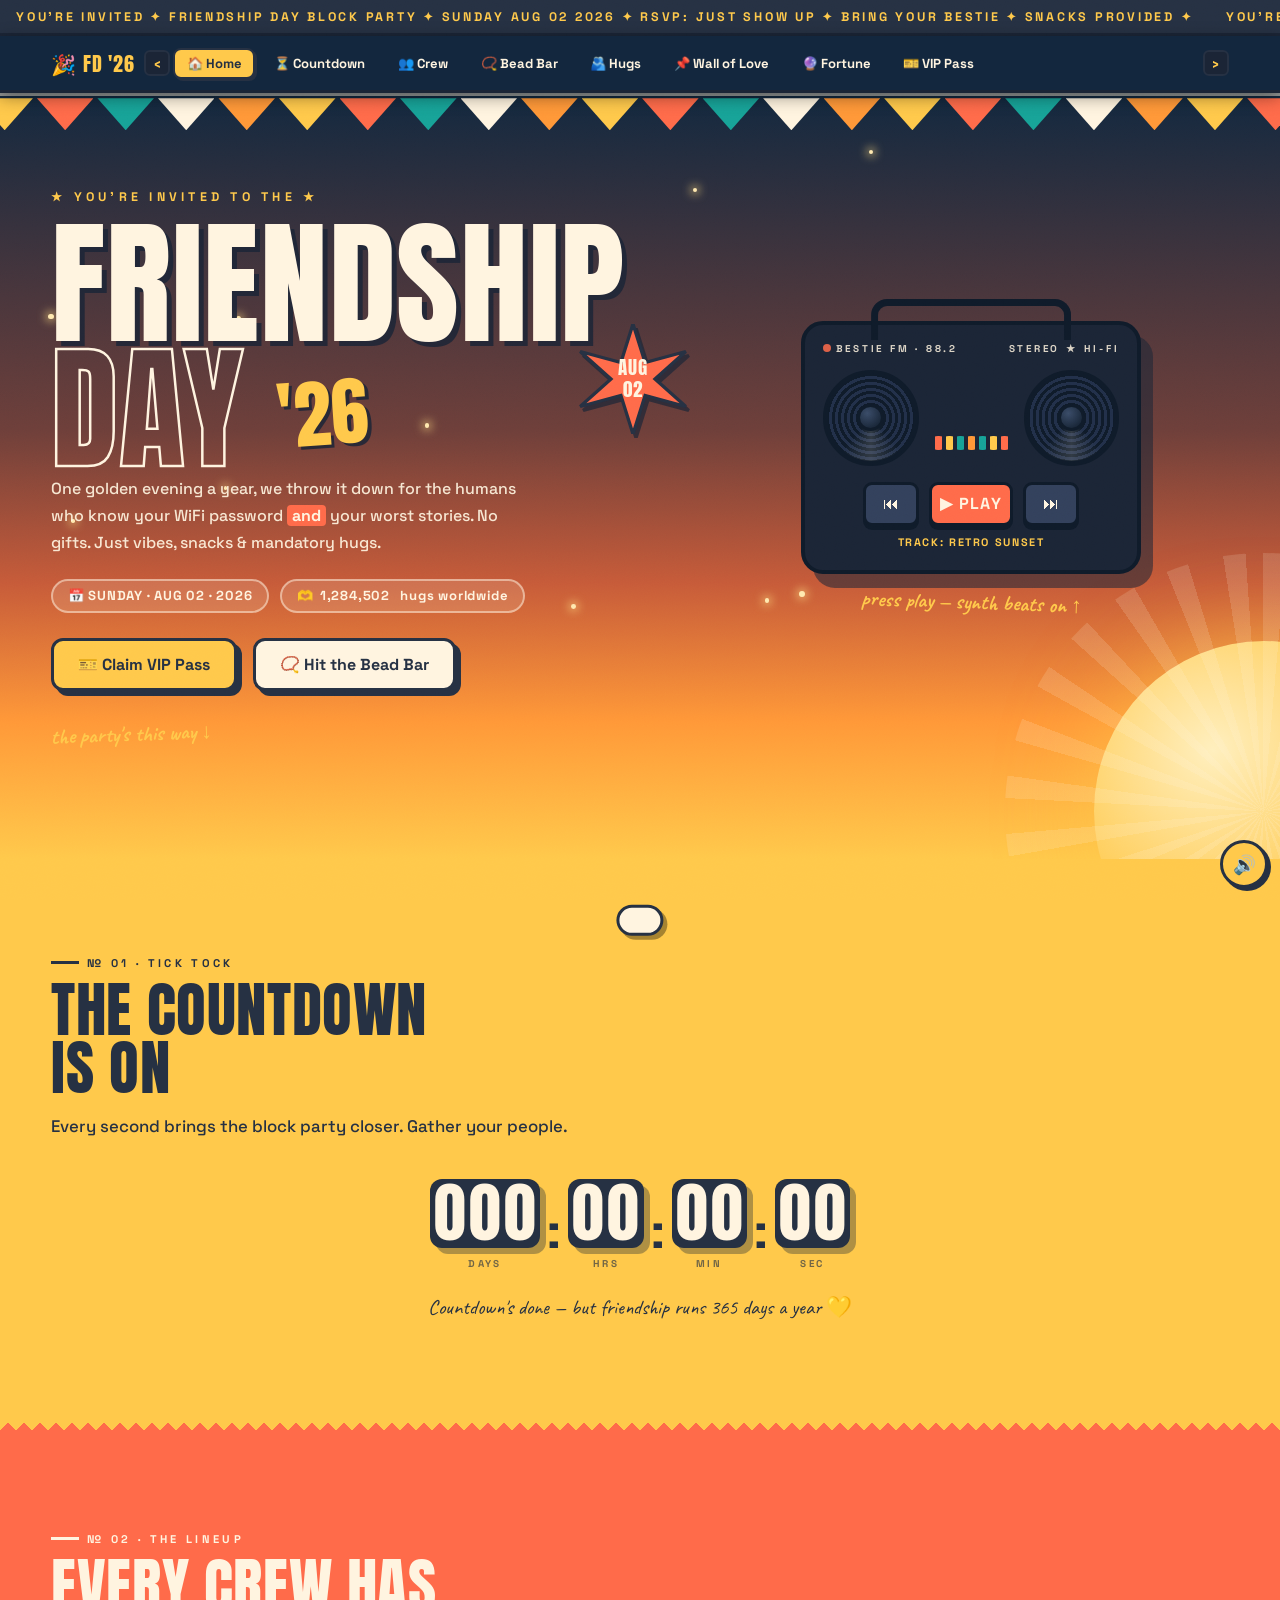
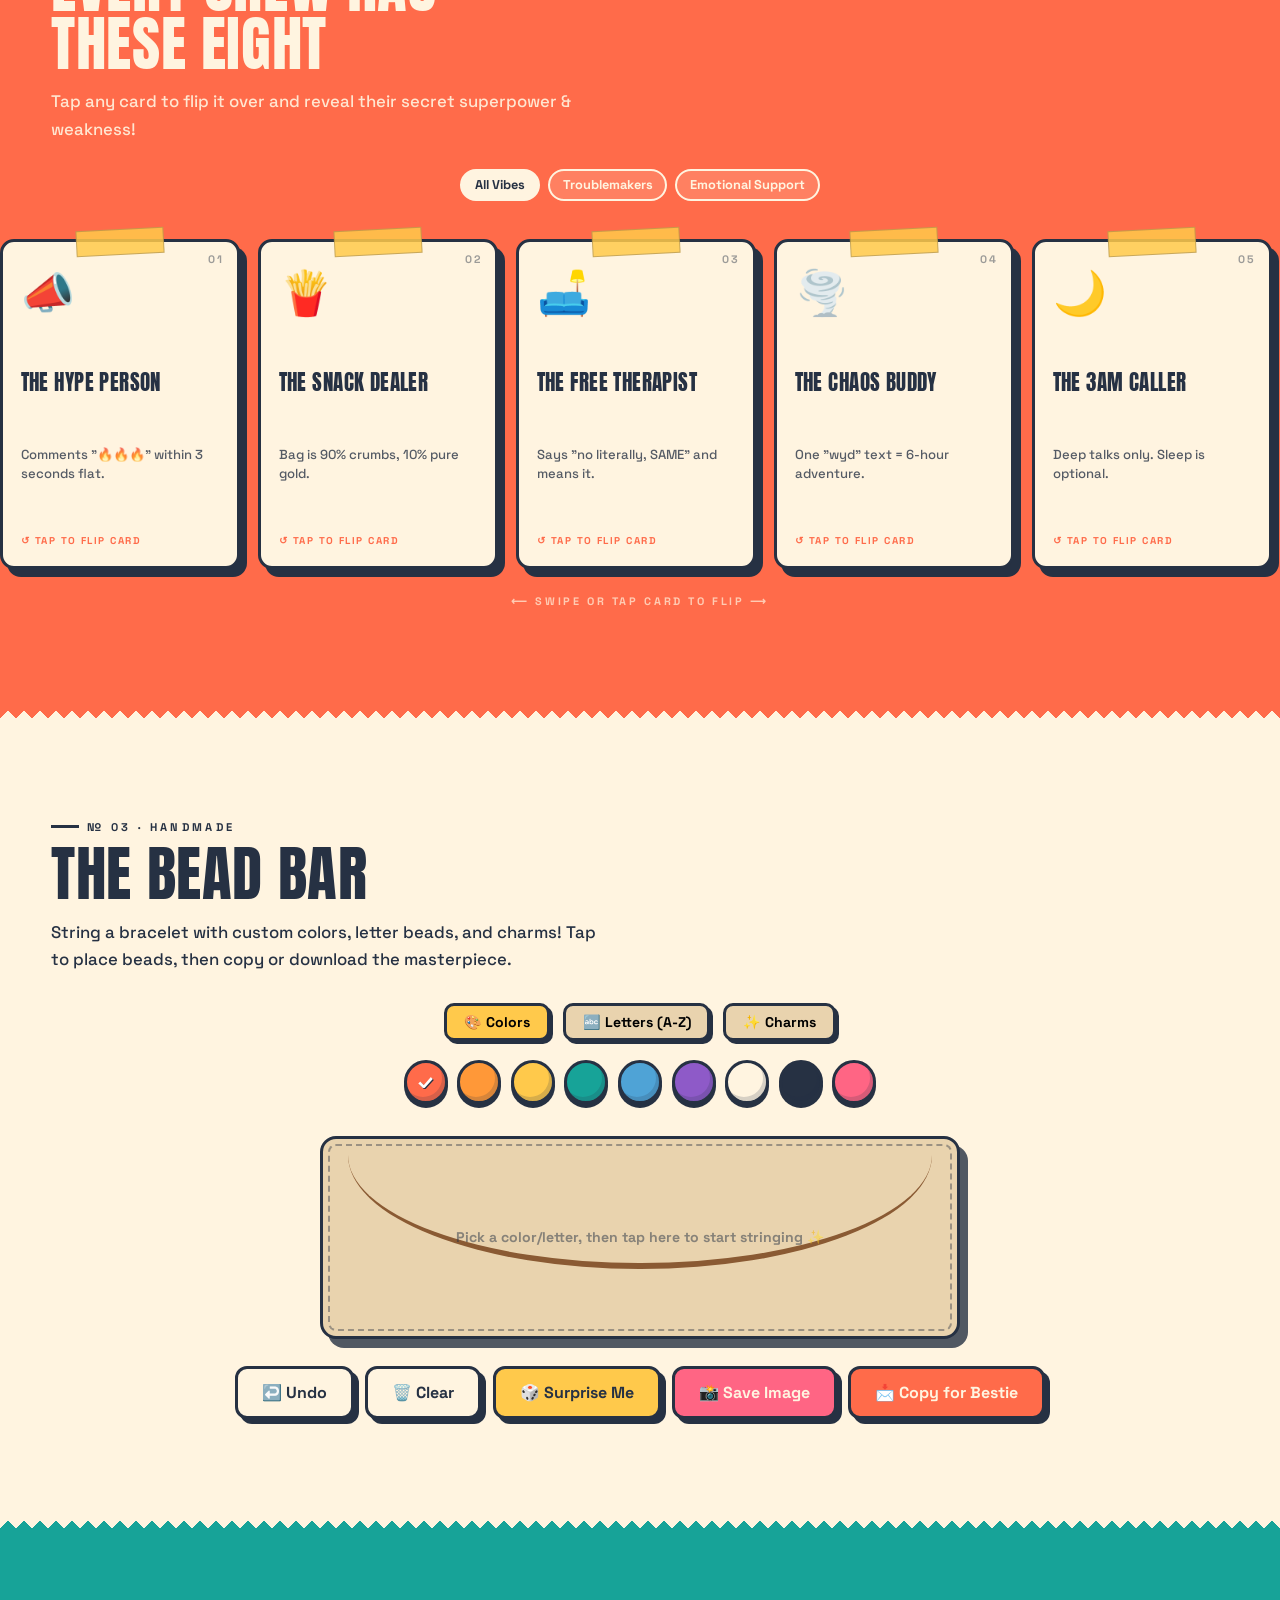
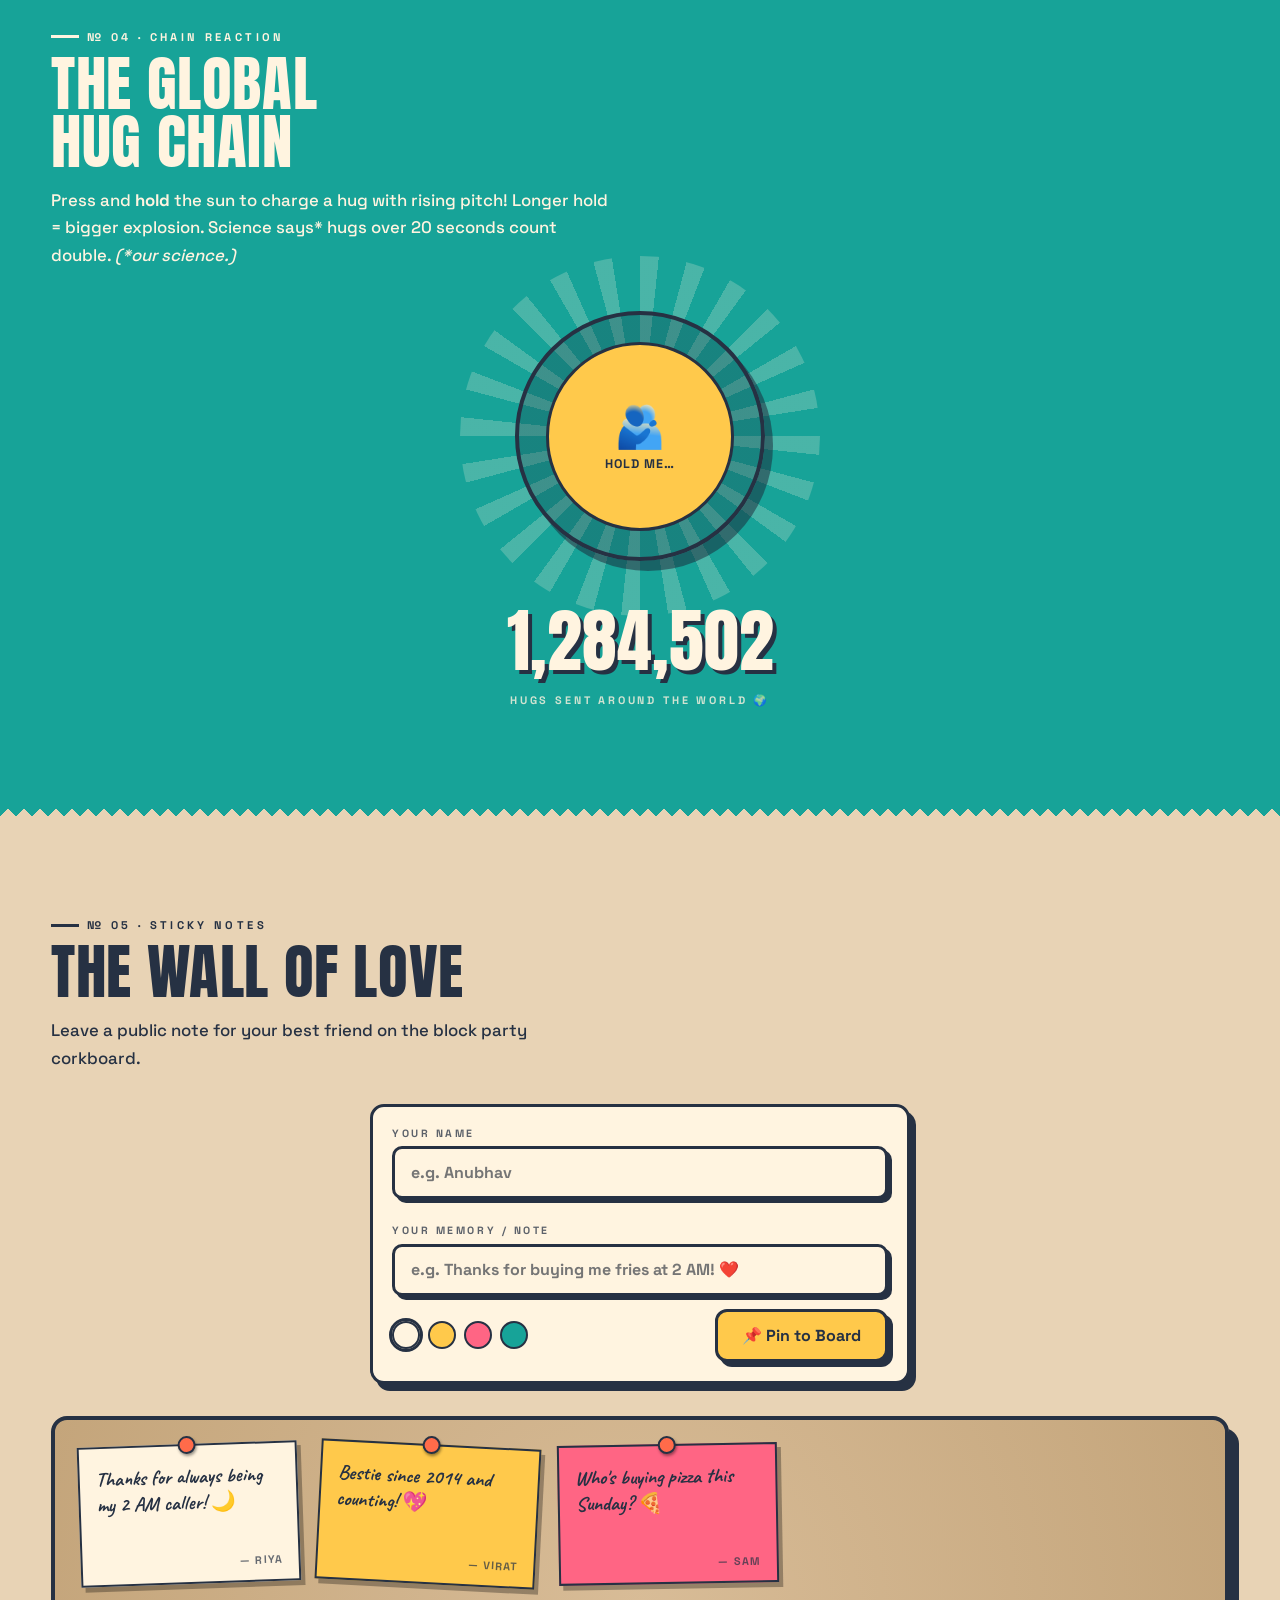
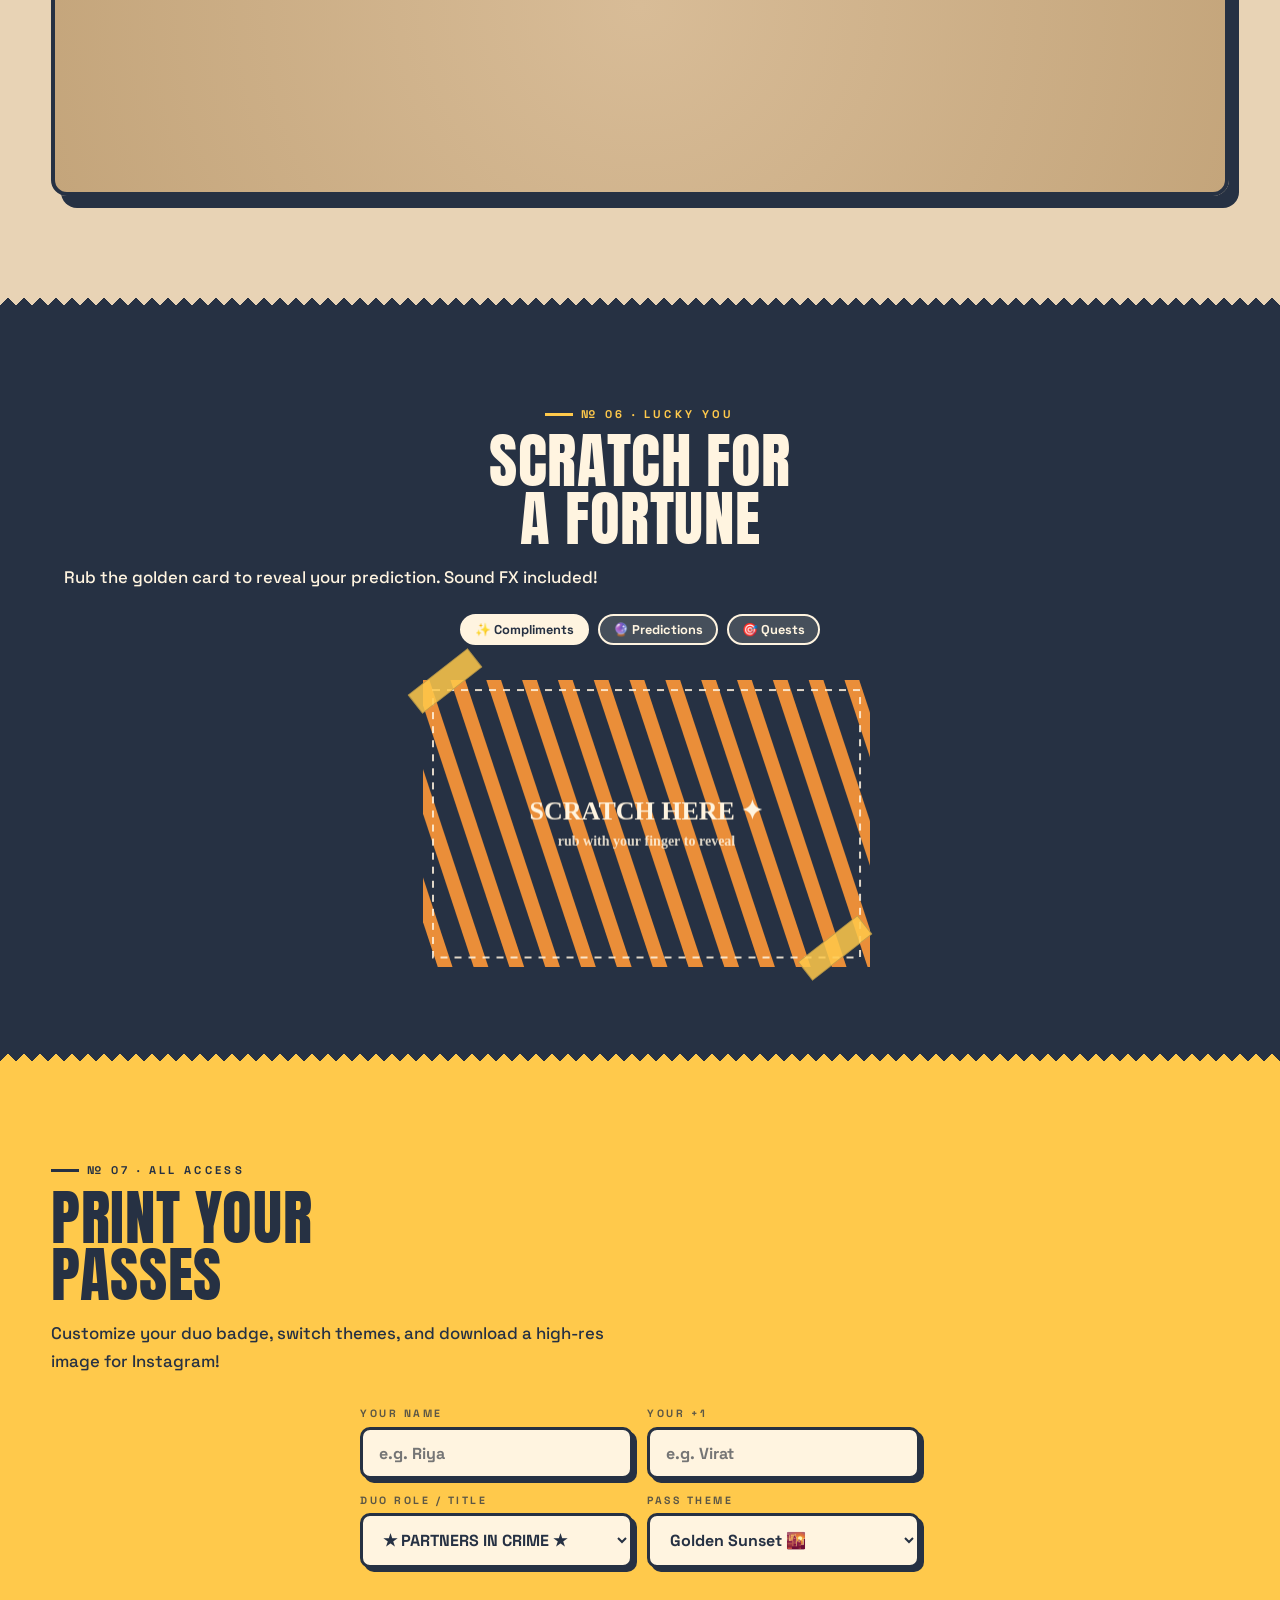
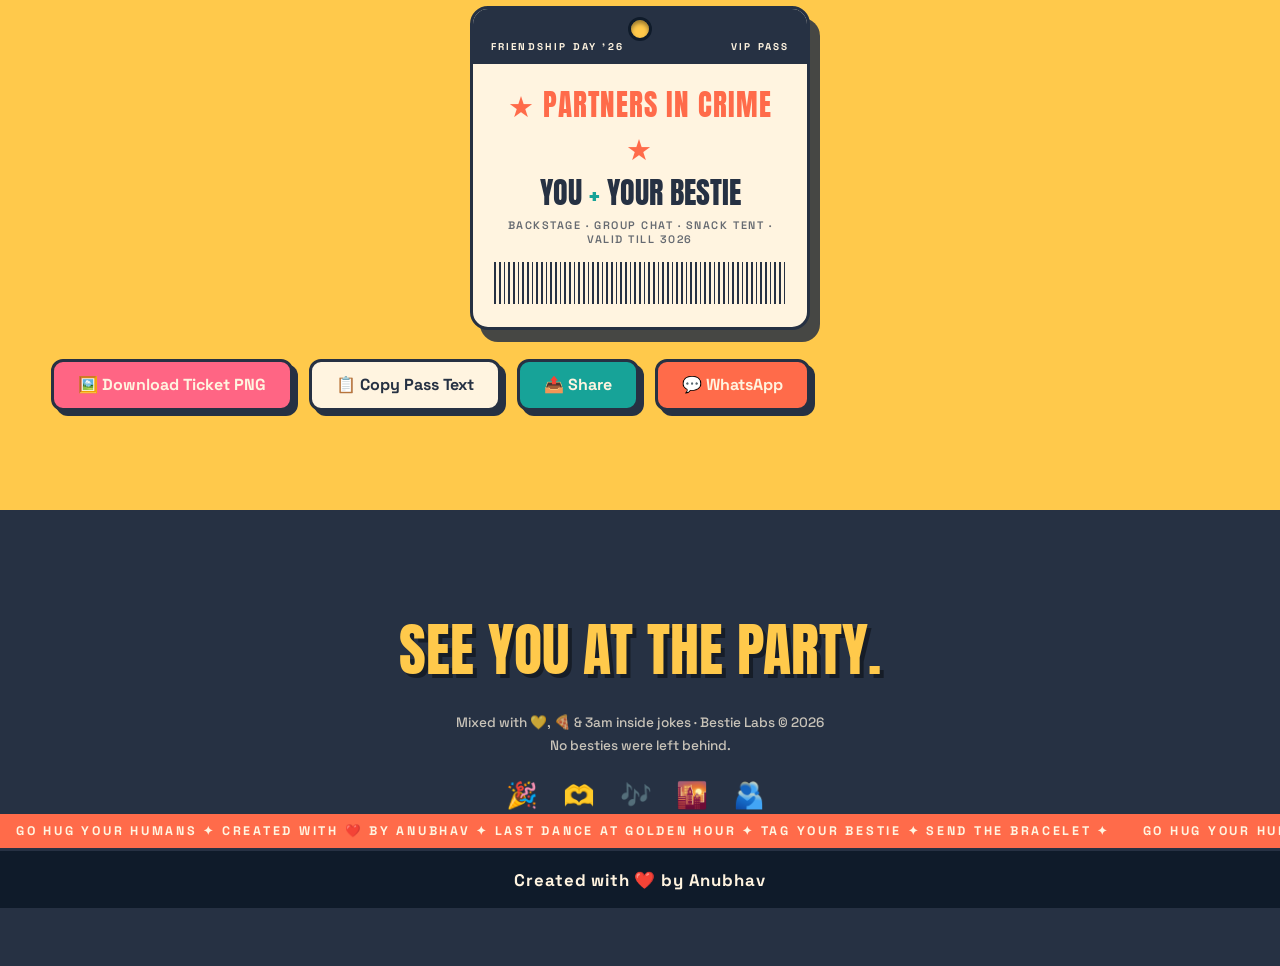
==== index.html @ 2fe5054d "Initial commit" ====
<!DOCTYPE html>
<html lang="en">

<head>
    <meta charset="UTF-8">
    <meta name="viewport" content="width=device-width, initial-scale=1.0, viewport-fit=cover">
    <meta name="theme-color" content="#12283F">
    <title>Friendship Day '26 — The Block Party</title>
    <meta name="description"
        content="You're invited to Friendship Day 2026! Bring your bestie, string bracelets, scratch fortunes, and claim your VIP Pass.">

    <!-- Open Graph / WhatsApp / Facebook Link Preview Thumbnail -->
    <meta property="og:type" content="website">
    <meta property="og:site_name" content="Happy Friendship Day 2026">
    <meta property="og:url" content="https://123anubhav.github.io/happy-friendship-day-2026/">
    <meta property="og:title" content="Happy Friendship Day 2026! 💛 Block Party & VIP Pass">
    <meta property="og:description"
        content="You're invited to Friendship Day 2026! Bring your bestie, string bracelets, scratch fortunes, and claim your VIP Pass.">
    <meta property="og:image" content="https://123anubhav.github.io/happy-friendship-day-2026/friend-ship-day.jpg">
    <meta property="og:image:secure_url"
        content="https://123anubhav.github.io/happy-friendship-day-2026/friend-ship-day.jpg">
    <meta property="og:image:type" content="image/jpeg">
    <meta property="og:image:width" content="1200">
    <meta property="og:image:height" content="630">
    <meta property="og:image:alt" content="Happy Friendship Day 2026">
    <meta property="og:image" content="https://123anubhav.github.io/happy-friendship-day-2026/qwen/friend-ship-day.jpg">

    <!-- WhatsApp legacy image link fallback -->
    <link rel="image_src" href="https://123anubhav.github.io/happy-friendship-day-2026/friend-ship-day.jpg">

    <!-- Twitter Card -->
    <meta name="twitter:card" content="summary_large_image">
    <meta name="twitter:url" content="https://123anubhav.github.io/happy-friendship-day-2026/">
    <meta name="twitter:title" content="Happy Friendship Day 2026! 💛 Block Party & VIP Pass">
    <meta name="twitter:description"
        content="You're invited to Friendship Day 2026! Bring your bestie, string bracelets, scratch fortunes, and claim your VIP Pass.">
    <meta name="twitter:image" content="https://123anubhav.github.io/happy-friendship-day-2026/friend-ship-day.jpg">

    <!-- Favicon & Apple Touch Icon -->
    <link rel="icon" type="image/jpeg"
        href="https://123anubhav.github.io/happy-friendship-day-2026/friend-ship-day.jpg">
    <link rel="shortcut icon" type="image/jpeg" href="friend-ship-day.jpg">
    <link rel="apple-touch-icon" href="https://123anubhav.github.io/happy-friendship-day-2026/friend-ship-day.jpg">
    <link rel="preconnect" href="https://fonts.googleapis.com">
    <link rel="preconnect" href="https://fonts.gstatic.com" crossorigin>
    <link
        href="https://fonts.googleapis.com/css2?family=Anton&family=Caveat:wght@600;700&family=Outfit:wght@400;600;700;800&family=Space+Grotesk:wght@500;600;700&display=swap"
        rel="stylesheet">
    <link rel="stylesheet" href="anubhav.css">
</head>

<body>

    <div class="grain" aria-hidden="true"></div>
    <canvas id="fx" aria-hidden="true"></canvas>
    <div class="progress" aria-hidden="true"><i id="pbar"></i></div>
    <button class="mute" id="muteBtn" aria-label="Toggle sound">🔊</button>
    <button class="fab" id="fab" aria-label="Back to top">🎈</button>
    <div class="toast" id="toast" role="status"></div>

    <div class="ticker" aria-hidden="true">
        <div class="tk" id="tk1"></div>
    </div>

    <!-- ============ NAVIGATION BAR SLIDER ============ -->
    <nav class="navbar" id="navbar">
        <div class="wrap nav-wrap">
            <a href="#top" class="nav-logo">🎉 FD '26</a>
            <div class="nav-slider-wrap">
                <button class="nav-arrow" id="navPrev" aria-label="Previous sections">‹</button>
                <div class="nav-links" id="navLinks">
                    <a href="#top" class="nav-link active">🏠 Home</a>
                    <a href="#countdown" class="nav-link">⏳ Countdown</a>
                    <a href="#crew" class="nav-link">👥 Crew</a>
                    <a href="#beads" class="nav-link">📿 Bead Bar</a>
                    <a href="#hugs" class="nav-link">🫂 Hugs</a>
                    <a href="#wall" class="nav-link">📌 Wall of Love</a>
                    <a href="#fortune" class="nav-link">🔮 Fortune</a>
                    <a href="#vip" class="nav-link">🎫 VIP Pass</a>
                </div>
                <button class="nav-arrow" id="navNext" aria-label="Next sections">›</button>
            </div>
        </div>
    </nav>

    <!-- ============ OPENING HERO ============ -->
    <header class="open band" id="top">
        <div class="bunting" id="bunting" aria-hidden="true"></div>
        <span class="shoot" aria-hidden="true"></span>
        <div class="sun" id="sun" role="button" aria-label="Tap the sun for sunshine burst"></div>

        <div class="wrap open-grid">
            <div>
                <p class="overline">★ You're invited to the ★</p>
                <h1 class="mega">
                    <span class="l1">Friendship</span>
                    <span class="l2">Day <span class="y26">'26</span>
                        <svg class="starbadge" viewBox="0 0 100 100" aria-hidden="true">
                            <polygon points="50,0 61,35 98,25 70,50 98,75 61,65 50,100 39,65 2,75 30,50 2,25 39,35"
                                fill="#FF6B4A" stroke="#263143" stroke-width="3" />
                            <text x="50" y="46" text-anchor="middle" font-family="Anton" font-size="17"
                                fill="#FFF4E0">AUG</text>
                            <text x="50" y="66" text-anchor="middle" font-family="Anton" font-size="17"
                                fill="#FFF4E0">02</text>
                        </svg>
                    </span>
                </h1>
                <p class="lede">One golden evening a year, we throw it down for the humans who know your WiFi password
                    <b>and</b> your worst stories. No gifts. Just vibes, snacks &amp; mandatory hugs.
                </p>
                <div class="chips">
                    <span class="chip">📅 SUNDAY · AUG 02 · 2026</span>
                    <span class="chip">🫶 <b id="hugCountTop">0</b>&nbsp;hugs worldwide</span>
                </div>
                <div class="cta-row">
                    <a class="btn btn-gold" href="#vip">🎫 Claim VIP Pass</a>
                    <a class="btn" href="#beads">📿 Hit the Bead Bar</a>
                </div>
                <p class="caveat note1">the party's this way ↓</p>
            </div>

            <div class="scene">
                <div class="box" id="box">
                    <div class="box-top"><span><i></i>BESTIE FM · 88.2</span><span>STEREO ★ HI-FI</span></div>
                    <div class="box-face">
                        <div class="spk"></div>
                        <div class="eq" aria-hidden="true"><i></i><i></i><i></i><i></i><i></i><i></i><i></i></div>
                        <div class="spk"></div>
                    </div>
                    <div class="box-ctrl">
                        <button class="pbtn" id="prevBtn" aria-label="Previous station">⏮</button>
                        <button class="pbtn main" id="playBtn" aria-label="Play or pause the party synth audio">▶
                            PLAY</button>
                        <button class="pbtn" id="nextBtn" aria-label="Next station">⏭</button>
                    </div>
                    <div class="track-title" id="trackTitle">TRACK: RETRO SUNSET</div>
                </div>
                <p class="caveat note2">press play — synth beats on ↑</p>
            </div>
        </div>
    </header>

    <!-- ============ COUNTDOWN ============ -->
    <section class="band count-band" id="countdown">
        <div class="wrap">
            <span class="klabel rv">№ 01 · Tick Tock</span>
            <h2 class="ptitle rv" style="--d:.05s">The Countdown<br>Is On</h2>
            <p class="sub rv" style="--d:.1s">Every second brings the block party closer. Gather your people.</p>
            <div class="clock rv" id="clock" style="--d:.2s" aria-live="off"></div>
            <div class="party" id="party">
                <h3>🎉 It's today — party's live 🎉</h3>
                <p>The countdown hit zero. Go squeeze your humans! 🫂</p>
                <button class="btn btn-coral" id="partyBtn">Pop the confetti 🎊</button>
            </div>
            <p class="cdnote rv" id="cdnote" style="--d:.3s">Sunday, August 2nd, 2026 — golden hour, obviously 🌇</p>
        </div>
    </section>

    <div class="zig" style="--prev:#FFC94B;--cur:#FF6B4A"></div>

    <!-- ============ CREW 3D FLIP ============ -->
    <section class="band crew-band" id="crew">
        <div class="wrap">
            <span class="klabel rv">№ 02 · The Lineup</span>
            <h2 class="ptitle rv" style="--d:.05s">Every Crew Has<br>These Eight</h2>
            <p class="sub rv" style="--d:.1s">Tap any card to flip it over and reveal their secret superpower &amp;
                weakness!</p>
            <div class="crew-filters rv" style="--d:.15s">
                <button class="filter-btn active" data-filter="all">All Vibes</button>
                <button class="filter-btn" data-filter="chaos">Troublemakers</button>
                <button class="filter-btn" data-filter="support">Emotional Support</button>
            </div>
        </div>
        <div class="crew-scroll rv" id="crewScroll" style="--d:.2s"></div>
        <p class="ring-hint">⟵ swipe or tap card to flip ⟶</p>
    </section>

    <div class="zig" style="--prev:#FF6B4A;--cur:#FFF4E0"></div>

    <!-- ============ BEAD BAR ============ -->
    <section class="band bead-band" id="beads">
        <div class="wrap">
            <span class="klabel rv">№ 03 · Handmade</span>
            <h2 class="ptitle rv" style="--d:.05s">The Bead Bar</h2>
            <p class="sub rv" style="--d:.1s">String a bracelet with custom colors, letter beads, and charms! Tap to
                place beads, then copy or download the masterpiece.</p>

            <div class="bead-tabs rv" style="--d:.15s">
                <button class="tab-btn active" id="tabColors">🎨 Colors</button>
                <button class="tab-btn" id="tabLetters">🔤 Letters (A-Z)</button>
                <button class="tab-btn" id="tabCharms">✨ Charms</button>
            </div>

            <div class="beadbar rv" id="palette" style="--d:.2s"></div>

            <div class="board rv" id="board" style="--d:.3s"><span class="empty">Pick a color/letter, then tap here to
                    start stringing ✨</span></div>

            <div class="btools rv" style="--d:.4s">
                <button class="btn" id="bUndo">↩️ Undo</button>
                <button class="btn" id="bClear">🗑️ Clear</button>
                <button class="btn btn-gold" id="bRandom">🎲 Surprise Me</button>
                <button class="btn btn-pink" id="bDownloadBeads">📸 Save Image</button>
                <button class="btn btn-coral" id="bSend">📩 Copy for Bestie</button>
            </div>
        </div>
    </section>

    <div class="zig" style="--prev:#FFF4E0;--cur:#17A398"></div>

    <!-- ============ HUG CHAIN ============ -->
    <section class="band hug-band" id="hugs">
        <div class="wrap">
            <span class="klabel rv">№ 04 · Chain Reaction</span>
            <h2 class="ptitle rv" style="--d:.05s">The Global<br>Hug Chain</h2>
            <p class="sub rv" style="--d:.1s">Press and <b>hold</b> the sun to charge a hug with rising pitch! Longer
                hold = bigger explosion. Science says* hugs over 20 seconds count double. <em>(*our science.)</em></p>
            <div class="hugzone rv" style="--d:.2s">
                <div class="hugwrap">
                    <div class="hugring" id="hugBtn" role="button" tabindex="0" aria-label="Hold to charge a hug">
                        <div class="hugcore"><span class="he" id="hugEmoji">🫂</span><span class="hl2"
                                id="hugLabel">hold me…</span></div>
                    </div>
                </div>
                <div>
                    <div class="hugbig" id="hugBig">0</div>
                    <div class="hugcap">hugs sent around the world 🌍</div>
                </div>
            </div>
        </div>
    </section>

    <div class="zig" style="--prev:#17A398;--cur:#E8D3B5"></div>

    <!-- ============ WALL OF LOVE (CORKBOARD) ============ -->
    <section class="band wall-band" id="wall">
        <div class="wrap">
            <span class="klabel rv">№ 05 · Sticky Notes</span>
            <h2 class="ptitle rv" style="--d:.05s">The Wall of Love</h2>
            <p class="sub rv" style="--d:.1s">Leave a public note for your best friend on the block party corkboard.</p>

            <div class="note-form rv" style="--d:.15s">
                <div class="field" style="margin-bottom:.8rem">
                    <label for="noteAuthorInput">Your Name</label>
                    <input id="noteAuthorInput" maxlength="24" placeholder="e.g. Anubhav" autocomplete="off">
                </div>
                <div class="field">
                    <label for="noteInput">Your Memory / Note</label>
                    <input id="noteInput" maxlength="90" placeholder="e.g. Thanks for buying me fries at 2 AM! ❤️"
                        autocomplete="off">
                </div>
                <div
                    style="display:flex; justify-content:space-between; align-items:center; flex-wrap:wrap; gap:.8rem;">
                    <div class="color-pickers" id="noteColors">
                        <span class="color-dot active" style="background:#FFF4E0" data-c="#FFF4E0"></span>
                        <span class="color-dot" style="background:#FFC94B" data-c="#FFC94B"></span>
                        <span class="color-dot" style="background:#FF6584" data-c="#FF6584"></span>
                        <span class="color-dot" style="background:#17A398" data-c="#17A398"></span>
                    </div>
                    <button class="btn btn-gold" id="addNoteBtn">📌 Pin to Board</button>
                </div>
            </div>

            <div class="corkboard rv" id="corkboard" style="--d:.25s"></div>
        </div>
    </section>

    <div class="zig" style="--prev:#E8D3B5;--cur:#263143"></div>

    <!-- ============ FORTUNE ============ -->
    <section class="band fortune-band" id="fortune">
        <div class="wrap" style="text-align:center">
            <span class="klabel rv">№ 06 · Lucky You</span>
            <h2 class="ptitle rv" style="--d:.05s">Scratch for<br>a Fortune</h2>
            <p class="sub rv" style="--d:.1s" style="margin-left:auto;margin-right:auto">Rub the golden card to reveal
                your prediction. Sound FX included!</p>

            <div class="f-categories rv" style="--d:.15s">
                <button class="filter-btn active" id="catComp">✨ Compliments</button>
                <button class="filter-btn" id="catPred">🔮 Predictions</button>
                <button class="filter-btn" id="catQuest">🎯 Quests</button>
            </div>

            <div class="scratch-wrap rv" id="scratchWrap" style="--d:.2s">
                <p class="fortune" id="fortuneText"></p>
                <canvas id="scratch"></canvas>
            </div>
            <button class="btn btn-gold newbtn" id="newFortune">🔄 Another Fortune</button>
        </div>
    </section>

    <div class="zig" style="--prev:#263143;--cur:#FFC94B"></div>

    <!-- ============ VIP PASS ============ -->
    <section class="band vip-band" id="vip">
        <div class="wrap">
            <span class="klabel rv">№ 07 · All Access</span>
            <h2 class="ptitle rv" style="--d:.05s">Print Your<br>Passes</h2>
            <p class="sub rv" style="--d:.1s">Customize your duo badge, switch themes, and download a high-res image for
                Instagram!</p>

            <div class="fields rv" style="--d:.2s">
                <div class="field">
                    <label for="nameA">Your name</label>
                    <input id="nameA" maxlength="18" placeholder="e.g. Riya" autocomplete="off">
                </div>
                <div class="field">
                    <label for="nameB">Your +1</label>
                    <input id="nameB" maxlength="18" placeholder="e.g. Virat" autocomplete="off">
                </div>
                <div class="field">
                    <label for="passTitleSelect">Duo Role / Title</label>
                    <select id="passTitleSelect">
                        <option value="★ PARTNERS IN CRIME ★">★ PARTNERS IN CRIME ★</option>
                        <option value="★ CHAOS TWINS ★">★ CHAOS TWINS ★</option>
                        <option value="★ CHIEF GOSSIP OFFICERS ★">★ CHIEF GOSSIP OFFICERS ★</option>
                        <option value="★ 3AM DEEP TALKERS ★">★ 3AM DEEP TALKERS ★</option>
                        <option value="★ LATE NIGHT LEGENDS ★">★ LATE NIGHT LEGENDS ★</option>
                    </select>
                </div>
                <div class="field">
                    <label for="passThemeSelect">Pass Theme</label>
                    <select id="passThemeSelect">
                        <option value="cream">Golden Sunset 🌇</option>
                        <option value="kraft">Retro Kraft 📜</option>
                        <option value="neon">Cyber Neon ⚡</option>
                        <option value="pink">Pink Velvet 🌸</option>
                    </select>
                </div>
            </div>

            <div class="pass rv" id="passCard" style="--d:.3s">
                <div class="pass-top"><span class="hole"></span><span>FRIENDSHIP DAY '26</span><span>VIP PASS</span>
                </div>
                <div class="pass-body">
                    <div class="all" id="passDuoTitle">★ PARTNERS IN CRIME ★</div>
                    <div class="pass-names"><span id="passA">You</span> <span class="plus">+</span> <span
                            id="passB">Your Bestie</span></div>
                    <div class="pass-fine">Backstage · Group Chat · Snack Tent · Valid till 3026</div>
                    <div class="barcode"></div>
                </div>
            </div>

            <div class="sharebtns rv" style="--d:.4s">
                <button class="btn btn-pink" id="downloadPassBtn">🖼️ Download Ticket PNG</button>
                <button class="btn" id="copyBtn">📋 Copy Pass Text</button>
                <button class="btn btn-teal" id="shareBtn">📤 Share</button>
                <button class="btn btn-coral" id="waBtn">💬 WhatsApp</button>
            </div>
        </div>
    </section>

    <footer>
        <div class="wrap" style="padding-top:2.8rem">
            <div class="fbig">See you at the party.</div>
            <p>Mixed with 💛, 🍕 &amp; 3am inside jokes · Bestie Labs © 2026<br>No besties were left behind.</p>
            <span class="femo" aria-hidden="true">🎉 🫶 🎶 🌇 🫂</span>
        </div>
        <div class="ticker foot" aria-hidden="true">
            <div class="tk" id="tk2"></div>
        </div>
        <div class="bottom-credit">
            Created with <span class="beating-heart" aria-hidden="true">❤️</span> by <strong>Anubhav</strong>
        </div>
    </footer>

    <script src="anubhav.js" defer></script>
</body>

</html>
---- anubhav.css ----
:root {
            --ink: #263143;
            --ink2: #1B2536;
            --cream: #FFF4E0;
            --kraft: #E9D3AE;
            --gold: #FFC94B;
            --coral: #FF6B4A;
            --tang: #FF9838;
            --teal: #17A398;
            --pink: #FF6584;
            --purple: #8E5AC8;
            --disp: 'Anton', sans-serif;
            --body: 'Space Grotesk', 'Outfit', sans-serif;
            --hand: 'Caveat', cursive;
            --safe-b: env(safe-area-inset-bottom, 0px);
        }

        * {
            margin: 0;
            padding: 0;
            box-sizing: border-box
        }

        html {
            scroll-behavior: smooth;
            overflow-x: clip;
            -webkit-text-size-adjust: 100%
        }

        body {
            font-family: var(--body);
            color: var(--ink);
            background: var(--ink);
            overflow-x: hidden;
            overflow-x: clip;
            -webkit-tap-highlight-color: transparent
        }

        ::selection {
            background: var(--coral);
            color: var(--cream)
        }

        button,
        input,
        select,
        textarea {
            font-family: var(--body);
        }

        button {
            cursor: pointer;
            touch-action: manipulation;
            user-select: none;
            -webkit-user-select: none;
            -webkit-touch-callout: none
        }

        a {
            color: inherit
        }

        :focus-visible {
            outline: 3px dashed var(--gold);
            outline-offset: 3px
        }

        /* grain texture overlay */
        .grain {
            position: fixed;
            inset: 0;
            z-index: 80;
            pointer-events: none;
            opacity: .07;
            mix-blend-mode: overlay;
            background-image: url("data:image/svg+xml,%3Csvg xmlns='http://www.w3.org/2000/svg' width='120' height='120'%3E%3Cfilter id='n'%3E%3CfeTurbulence type='fractalNoise' baseFrequency='0.9' numOctaves='2'/%3E%3C/filter%3E%3Crect width='120' height='120' filter='url(%23n)' opacity='0.6'/%3E%3C/svg%3E")
        }

        #fx {
            position: fixed;
            inset: 0;
            pointer-events: none;
            z-index: 60
        }

        .progress {
            position: fixed;
            top: 0;
            left: 0;
            right: 0;
            height: 5px;
            z-index: 95
        }

        .progress i {
            display: block;
            height: 100%;
            width: 0;
            background: var(--coral);
            transition: width .1s ease-out;
        }

        .mute,
        .fab {
            position: fixed;
            z-index: 90;
            width: 48px;
            height: 48px;
            border-radius: 50%;
            border: 3px solid var(--ink);
            background: var(--gold);
            font-size: 1.15rem;
            box-shadow: 3px 3px 0 var(--ink);
            display: grid;
            place-items: center;
            transition: transform .15s, background-color .2s
        }

        .mute {
            right: 12px;
            bottom: calc(12px + var(--safe-b))
        }

        .fab {
            left: 12px;
            bottom: calc(12px + var(--safe-b));
            opacity: 0;
            transform: translateY(90px);
            pointer-events: none;
            transition: transform .35s cubic-bezier(.3, 1.4, .4, 1), opacity .3s
        }

        .fab.show {
            opacity: 1;
            transform: none;
            pointer-events: auto
        }

        .mute:active,
        .fab:active {
            transform: scale(.88)
        }

        .toast {
            position: fixed;
            left: 50%;
            bottom: calc(20px + var(--safe-b));
            transform: translate(-50%, 180%);
            z-index: 99;
            background: var(--cream);
            color: var(--ink);
            font-weight: 700;
            font-size: .92rem;
            padding: .85em 1.4em;
            border-radius: 999px;
            border: 3px solid var(--ink);
            box-shadow: 4px 4px 0 rgba(0, 0, 0, .35);
            transition: transform .4s cubic-bezier(.2, 1.4, .4, 1);
            max-width: 92vw;
            width: max-content;
            text-align: center
        }

        .toast.show {
            transform: translate(-50%, 0)
        }

        /* Tickers */
        .ticker {
            overflow: hidden;
            background: var(--ink);
            color: var(--gold);
            position: relative;
            z-index: 5;
            border-bottom: 3px solid var(--ink2)
        }

        .tk {
            display: flex;
            width: max-content;
            animation: tick 28s linear infinite;
            font: 700 .78rem var(--body);
            letter-spacing: .22em;
            text-transform: uppercase;
            white-space: nowrap;
            padding: .7em 0
        }

        .tk span {
            padding: 0 1.3em
        }

        @keyframes tick {
            to {
                transform: translateX(-50%)
            }
        }

        .ticker.foot {
            background: var(--coral);
            color: var(--cream);
            border-bottom: 0;
            border-top: 3px solid var(--ink)
        }

        /* Layout Bands */
        .band {
            position: relative;
            padding: 3.8rem 0 4.4rem;
            scroll-margin-top: 10px
        }

        .wrap {
            width: min(1180px, 92vw);
            margin: 0 auto;
            position: relative;
            z-index: 2
        }

        .zig {
            height: 16px;
            margin-top: -1px;
            background-color: var(--cur);
            background-image: linear-gradient(-135deg, var(--prev) 8px, transparent 0), linear-gradient(135deg, var(--prev) 8px, transparent 0);
            background-size: 16px 16px;
            background-position: top left;
            background-repeat: repeat-x
        }

        .klabel {
            display: inline-flex;
            align-items: center;
            gap: .7em;
            font: 700 .7rem var(--body);
            letter-spacing: .3em;
            text-transform: uppercase
        }

        .klabel::before {
            content: "";
            width: 28px;
            height: 3px;
            background: currentColor
        }

        .ptitle {
            font: 400 clamp(2.1rem, 8.5vw, 3.8rem)/.95 var(--disp);
            text-transform: uppercase;
            letter-spacing: .01em;
            margin-top: .7rem
        }

        .sub {
            font-weight: 500;
            max-width: 560px;
            margin-top: 1rem;
            font-size: .97rem;
            line-height: 1.65;
            opacity: .88
        }

        .caveat {
            font-family: var(--hand);
            font-size: 1.35rem;
            font-weight: 700
        }

        .rv {
            opacity: 0;
            transform: translateY(28px) rotate(-1deg);
            transition: opacity .7s ease, transform .7s cubic-bezier(.2, .9, .3, 1.15);
            transition-delay: var(--d, 0s)
        }

        .rv.in {
            opacity: 1;
            transform: none
        }

        .btn {
            display: inline-flex;
            align-items: center;
            justify-content: center;
            gap: .5em;
            font-weight: 700;
            font-size: 1rem;
            min-height: 50px;
            padding: .8em 1.5em;
            border: 3px solid var(--ink);
            border-radius: 12px;
            background: var(--cream);
            color: var(--ink);
            box-shadow: 5px 5px 0 var(--ink);
            text-decoration: none;
            transition: transform .15s, box-shadow .15s, background-color .15s;
            position: relative;
            overflow: hidden;
        }

        .btn:active {
            transform: translate(3px, 3px) scale(.97);
            box-shadow: 1px 1px 0 var(--ink)
        }

        .btn-gold {
            background: var(--gold)
        }

        .btn-coral {
            background: var(--coral);
            color: var(--cream)
        }

        .btn-teal {
            background: var(--teal);
            color: var(--cream)
        }

        .btn-pink {
            background: var(--pink);
            color: var(--cream)
        }

        @media (hover:hover) {
            .btn:hover {
                transform: translate(-2px, -2px);
                box-shadow: 8px 8px 0 var(--ink)
            }
        }

        .chip {
            display: inline-flex;
            align-items: center;
            gap: .5em;
            background: rgba(255, 244, 224, .14);
            border: 2px solid rgba(255, 244, 224, .5);
            color: var(--cream);
            border-radius: 999px;
            padding: .5em 1.1em;
            font-weight: 700;
            font-size: .82rem;
            letter-spacing: .06em;
        }

        /* ============ OPENING HERO ============ */
        .open {
            position: relative;
            overflow: hidden;
            padding: 4.2rem 0 5rem;
            color: var(--cream);
            background: linear-gradient(180deg, #12283F 0%, #6E3F3A 44%, #C75B39 64%, #FF9838 82%, #FFC94B 100%)
        }

        .bunting {
            position: absolute;
            top: 0;
            left: -2%;
            right: -2%;
            display: flex;
            z-index: 4;
            border-top: 3px solid rgba(255, 244, 224, .55);
            padding-top: 2px
        }

        .bunting span {
            flex: 1 1 0;
            min-width: 0;
            height: 32px;
            margin: 0 2px;
            clip-path: polygon(0 0, 100% 0, 50% 100%);
            transform-origin: top center;
            animation: flutter 3.2s ease-in-out infinite
        }

        @keyframes flutter {

            0%,
            100% {
                transform: rotate(2.5deg)
            }

            50% {
                transform: rotate(-2.5deg)
            }
        }

        .sun {
            position: absolute;
            bottom: -16%;
            right: -12%;
            width: min(52vw, 340px);
            aspect-ratio: 1;
            border-radius: 50%;
            z-index: 0;
            cursor: pointer;
            background: radial-gradient(circle at 35% 32%, #FFEFBE, var(--gold) 58%, var(--tang));
            box-shadow: 0 0 90px rgba(255, 201, 75, .6)
        }

        .sun::before {
            content: "";
            position: absolute;
            inset: -26%;
            border-radius: 50%;
            background: repeating-conic-gradient(rgba(255, 244, 224, .15) 0 5deg, transparent 5deg 13deg);
            animation: spin 44s linear infinite
        }

        .sun.pulse {
            animation: sunpulse .6s cubic-bezier(.3, 1.6, .4, 1)
        }

        @keyframes spin {
            to {
                transform: rotate(360deg)
            }
        }

        @keyframes sunpulse {
            40% {
                transform: scale(1.12)
            }
        }

        .fly {
            position: absolute;
            border-radius: 50%;
            background: #FFE9B0;
            box-shadow: 0 0 10px 2px rgba(255, 220, 130, .8);
            z-index: 1;
            pointer-events: none;
            animation: flydrift ease-in-out infinite alternate, flyflick ease-in-out infinite
        }

        @keyframes flydrift {
            from {
                transform: translate(0, 0)
            }

            to {
                transform: translate(30px, -36px)
            }
        }

        @keyframes flyflick {

            0%,
            100% {
                opacity: .2
            }

            50% {
                opacity: 1
            }
        }

        .shoot {
            position: absolute;
            top: 14%;
            left: -12%;
            width: 130px;
            height: 2px;
            z-index: 1;
            background: linear-gradient(90deg, transparent, rgba(255, 244, 224, .95));
            transform: rotate(-16deg);
            opacity: 0;
            animation: shoot 9s ease-in infinite
        }

        @keyframes shoot {

            0%,
            70% {
                opacity: 0;
                transform: translate(0, 0) rotate(-16deg)
            }

            72% {
                opacity: 1
            }

            82% {
                opacity: 0;
                transform: translate(72vw, 21vh) rotate(-16deg)
            }

            100% {
                opacity: 0
            }
        }

        .open-grid {
            display: grid;
            grid-template-columns: 1fr;
            gap: 3rem;
            align-items: center
        }

        .overline {
            font: 700 .78rem var(--body);
            letter-spacing: .34em;
            text-transform: uppercase;
            color: var(--gold)
        }

        .mega {
            font-family: var(--disp);
            font-weight: 400;
            text-transform: uppercase;
            font-size: clamp(3.2rem, 15vw, 8.5rem);
            line-height: .92;
            margin: 1rem 0 .2rem;
            letter-spacing: .005em
        }

        .mega .l1 {
            display: block;
            color: var(--cream);
            text-shadow: 5px 5px 0 rgba(27, 37, 54, .85)
        }

        .mega .l2 {
            display: block;
            color: transparent;
            -webkit-text-stroke: 2.5px var(--cream);
            position: relative
        }

        .mega .y26 {
            display: inline-block;
            color: var(--gold);
            -webkit-text-stroke: 0;
            font-size: .55em;
            vertical-align: .28em;
            transform: rotate(-4deg);
            text-shadow: 3px 3px 0 rgba(27, 37, 54, .85)
        }

        .starbadge {
            position: absolute;
            top: -1.4rem;
            right: -.4rem;
            width: clamp(74px, 18vw, 110px);
            animation: spin 18s linear infinite;
            filter: drop-shadow(3px 4px 0 rgba(27, 37, 54, .7))
        }

        .beating-heart {
            display: inline-block;
            color: var(--pink);
            animation: heartBeat 1.2s ease-in-out infinite;
            transform-origin: center;
        }

        @keyframes heartBeat {

            0%,
            100% {
                transform: scale(1);
            }

            14% {
                transform: scale(1.3);
            }

            28% {
                transform: scale(1);
            }

            42% {
                transform: scale(1.3);
            }

            70% {
                transform: scale(1);
            }
        }

        .lede {
            font-weight: 500;
            font-size: 1rem;
            line-height: 1.7;
            max-width: 480px;
            color: rgba(255, 244, 224, .92)
        }

        .lede b {
            background: var(--coral);
            padding: 0 .3em;
            border-radius: 4px;
            color: var(--cream)
        }

        .chips {
            display: flex;
            gap: .7rem;
            flex-wrap: wrap;
            margin: 1.4rem 0 1.6rem
        }

        .cta-row {
            display: grid;
            grid-template-columns: 1fr;
            gap: .8rem;
            max-width: 400px
        }

        .note1 {
            margin-top: 1.8rem;
            transform: rotate(-2deg);
            color: var(--gold);
            display: inline-block
        }

        /* Boombox Audio Player */
        .scene {
            position: relative;
            display: flex;
            flex-direction: column;
            align-items: center;
            gap: .9rem
        }

        .box {
            position: relative;
            width: min(340px, 88vw);
            background: var(--ink2);
            border: 4px solid #0F1B2A;
            border-radius: 22px;
            padding: 1.1rem 1.1rem 1.3rem;
            box-shadow: 12px 14px 0 rgba(27, 37, 54, .55);
            z-index: 2
        }

        .box::before {
            content: "";
            position: absolute;
            top: -26px;
            left: 50%;
            transform: translateX(-50%);
            width: 56%;
            height: 34px;
            border: 7px solid #0F1B2A;
            border-bottom: 0;
            border-radius: 16px 16px 0 0
        }

        .box-top {
            display: flex;
            justify-content: space-between;
            align-items: center;
            color: var(--cream);
            font: 700 .62rem var(--body);
            letter-spacing: .28em;
            margin-bottom: .9rem;
            opacity: .85
        }

        .box-top i {
            width: 8px;
            height: 8px;
            border-radius: 50%;
            background: var(--coral);
            display: inline-block;
            margin-right: .5em;
            animation: flyflick 1.4s infinite
        }

        .box-face {
            display: grid;
            grid-template-columns: 1fr auto 1fr;
            gap: .8rem;
            align-items: center
        }

        .spk {
            position: relative;
            aspect-ratio: 1;
            border-radius: 50%;
            background: repeating-radial-gradient(circle, #0F1B2A 0 3px, #22304A 3px 6px);
            border: 5px solid #0F1B2A;
            overflow: hidden
        }

        .spk::before {
            content: "";
            position: absolute;
            inset: 0;
            background: conic-gradient(from 0deg, transparent 0 38%, rgba(255, 244, 224, .14) 50%, transparent 62%);
            animation: spin 1.1s linear infinite;
            animation-play-state: paused
        }

        .spk::after {
            content: "";
            position: absolute;
            inset: 34%;
            border-radius: 50%;
            background: radial-gradient(circle at 35% 30%, #3A4C68, #0F1B2A);
            border: 3px solid #0F1B2A
        }

        .playing .spk::before {
            animation-play-state: running
        }

        .eq {
            display: flex;
            align-items: flex-end;
            gap: 4px;
            height: 64px;
            padding: 0 .2rem
        }

        .eq i {
            width: 7px;
            height: 100%;
            background: var(--gold);
            border-radius: 3px;
            transform-origin: bottom;
            transform: scaleY(.22);
            animation: eq .8s ease-in-out infinite alternate;
            animation-play-state: paused
        }

        .eq i:nth-child(1) {
            animation-duration: .7s;
            background: var(--coral)
        }

        .eq i:nth-child(2) {
            animation-duration: .55s
        }

        .eq i:nth-child(3) {
            animation-duration: .9s;
            background: var(--teal)
        }

        .eq i:nth-child(4) {
            animation-duration: .5s;
            background: var(--tang)
        }

        .eq i:nth-child(5) {
            animation-duration: .85s;
            background: var(--teal)
        }

        .eq i:nth-child(6) {
            animation-duration: .6s
        }

        .eq i:nth-child(7) {
            animation-duration: .75s;
            background: var(--coral)
        }

        .playing .eq i {
            animation-play-state: running
        }

        @keyframes eq {
            from {
                transform: scaleY(.18)
            }

            to {
                transform: scaleY(1)
            }
        }

        .box-ctrl {
            display: flex;
            gap: .6rem;
            justify-content: center;
            margin-top: 1rem
        }

        .pbtn {
            width: 56px;
            height: 44px;
            border-radius: 9px;
            border: 3px solid #0F1B2A;
            background: #33415C;
            color: var(--cream);
            font-size: 1rem;
            box-shadow: 0 4px 0 #0F1B2A;
            transition: transform .12s
        }

        .pbtn:active {
            transform: translateY(3px);
            box-shadow: 0 1px 0 #0F1B2A
        }

        .pbtn.main {
            background: var(--coral);
            width: 84px;
            font-weight: 700;
            letter-spacing: .08em
        }

        .track-title {
            text-align: center;
            font: 700 .68rem var(--body);
            letter-spacing: .15em;
            color: var(--gold);
            margin-top: .6rem;
            text-transform: uppercase;
        }

        .mnote {
            position: fixed;
            z-index: 65;
            font-size: 1.5rem;
            pointer-events: none;
            animation: noteup 2.5s ease-out forwards;
            text-shadow: 2px 2px 0 rgba(27, 37, 54, .6)
        }

        @keyframes noteup {
            to {
                transform: translate(var(--dx), -140px) rotate(14deg);
                opacity: 0
            }
        }

        .note2 {
            color: var(--gold);
            transform: rotate(2deg);
            text-align: center
        }

        /* ============ COUNTDOWN (gold) ============ */
        .count-band {
            background: var(--gold);
            color: var(--ink)
        }

        .clock {
            display: flex;
            justify-content: center;
            align-items: flex-start;
            gap: .5rem;
            margin-top: 2.4rem;
            flex-wrap: wrap
        }

        .unit {
            text-align: center
        }

        .digits {
            display: flex;
            gap: 3px;
            background: var(--ink);
            border-radius: 12px;
            padding: .16em .26em;
            box-shadow: 6px 6px 0 rgba(27, 37, 54, .35)
        }

        .dg {
            display: inline-block;
            height: 1em;
            overflow: hidden;
            font-family: var(--disp);
            font-size: clamp(1.7rem, 8vw, 4rem);
            line-height: 1;
            color: var(--cream)
        }

        .strip {
            display: block;
            transition: transform .55s cubic-bezier(.3, 1.35, .4, 1)
        }

        .strip div {
            height: 1em;
            line-height: 1;
            text-align: center
        }

        .ulab {
            display: block;
            margin-top: .6rem;
            font-weight: 700;
            letter-spacing: .24em;
            font-size: .62rem;
            text-transform: uppercase;
            opacity: .65
        }

        .colon {
            display: none;
            font-family: var(--disp);
            font-size: clamp(1.5rem, 4vw, 3rem);
            padding-top: .4em;
            animation: blink 1s steps(2) infinite
        }

        @keyframes blink {
            50% {
                opacity: .15
            }
        }

        .party {
            display: none;
            text-align: center;
            margin-top: 2.4rem
        }

        .party.on {
            display: block;
            animation: popin .6s cubic-bezier(.3, 1.6, .4, 1)
        }

        @keyframes popin {
            0% {
                transform: scale(.6)
            }

            100% {
                transform: scale(1)
            }
        }

        .party h3 {
            font: 400 clamp(1.7rem, 7.5vw, 3.4rem) var(--disp);
            text-transform: uppercase;
            color: var(--coral);
            text-shadow: 3px 3px 0 var(--ink);
            animation: partybounce 1s ease-in-out infinite
        }

        @keyframes partybounce {

            0%,
            100% {
                transform: scale(1) rotate(-1deg)
            }

            50% {
                transform: scale(1.04) rotate(1deg)
            }
        }

        .party p {
            font-weight: 700;
            margin: 1rem 0 1.4rem
        }

        .cdnote {
            margin-top: 1.5rem;
            font-family: var(--hand);
            font-size: 1.3rem;
            opacity: .75;
            text-align: center
        }

        /* ============ CREW 3D FLIP (coral) ============ */
        .crew-band {
            background: var(--coral);
            color: var(--cream)
        }

        .crew-band .sub {
            opacity: .9
        }

        .crew-filters {
            display: flex;
            justify-content: center;
            gap: .5rem;
            flex-wrap: wrap;
            margin-top: 1.6rem;
        }

        .filter-btn {
            background: rgba(255, 244, 224, .15);
            border: 2px solid var(--cream);
            color: var(--cream);
            padding: .4em 1em;
            border-radius: 999px;
            font-weight: 700;
            font-size: .8rem;
            transition: all .2s;
        }

        .filter-btn.active,
        .filter-btn:hover {
            background: var(--cream);
            color: var(--ink);
        }

        .crew-scroll {
            display: flex;
            gap: 18px;
            overflow-x: auto;
            scroll-snap-type: x mandatory;
            padding: 2.4rem 4vw 1.6rem;
            margin: 0 -4vw;
            scrollbar-width: none;
            -webkit-overflow-scrolling: touch
        }

        .crew-scroll::-webkit-scrollbar {
            display: none
        }

        .ccard-wrap {
            perspective: 1000px;
            flex: 0 0 auto;
            width: min(240px, 74vw);
            scroll-snap-align: center;
        }

        .ccard {
            position: relative;
            width: 100%;
            height: 330px;
            transform-style: preserve-3d;
            transition: transform .6s cubic-bezier(.3, 1.4, .4, 1), box-shadow .25s;
            cursor: pointer;
            border-radius: 14px;
        }

        .ccard.flipped {
            transform: rotateY(180deg) scale(1.02);
        }

        .ccard-front,
        .ccard-back {
            position: absolute;
            inset: 0;
            backface-visibility: hidden;
            -webkit-backface-visibility: hidden;
            background: var(--cream);
            color: var(--ink);
            border: 3px solid var(--ink);
            border-radius: 14px;
            padding: 1.5rem 1.1rem 1.2rem;
            box-shadow: 7px 8px 0 var(--ink);
            display: flex;
            flex-direction: column;
            justify-content: space-between;
        }

        .ccard-back {
            transform: rotateY(180deg);
            background: var(--gold);
            border-color: var(--ink);
        }

        .tape {
            position: absolute;
            top: -13px;
            left: 50%;
            transform: translateX(-50%) rotate(-3deg);
            width: 88px;
            height: 26px;
            background: rgba(255, 201, 75, .85);
            border: 1px solid rgba(38, 49, 67, .25);
            z-index: 3;
        }

        .cnum {
            position: absolute;
            top: .65rem;
            right: .8rem;
            font: 700 .68rem var(--body);
            letter-spacing: .2em;
            opacity: .45
        }

        .cemo {
            font-size: 2.7rem;
            display: block;
            line-height: 1;
            margin-top: .4rem;
        }

        .ccard h3 {
            font: 400 1.3rem var(--disp);
            text-transform: uppercase;
            letter-spacing: .02em;
            margin: .45rem 0 .25rem
        }

        .ccard p {
            font-size: .82rem;
            font-weight: 500;
            line-height: 1.45;
            opacity: .78
        }

        .flip-hint {
            font: 700 .62rem var(--body);
            letter-spacing: .15em;
            text-transform: uppercase;
            color: var(--coral);
            margin-top: .4rem;
            display: inline-block;
        }

        .cstat {
            font-size: .8rem;
            font-weight: 600;
            line-height: 1.5;
        }

        .cstat b {
            display: block;
            font-size: .65rem;
            letter-spacing: .15em;
            text-transform: uppercase;
            color: var(--ink);
            opacity: .7;
            margin-top: .4rem;
        }

        .ring-hint {
            font: 700 .68rem var(--body);
            letter-spacing: .24em;
            text-transform: uppercase;
            opacity: .7;
            text-align: center
        }

        /* ============ BEAD BAR (cream) ============ */
        .bead-band {
            background: var(--cream)
        }

        .bead-tabs {
            display: flex;
            justify-content: center;
            gap: .8rem;
            margin-top: 1.8rem;
        }

        .tab-btn {
            padding: .5em 1.2em;
            border-radius: 10px;
            border: 3px solid var(--ink);
            background: var(--kraft);
            font-weight: 700;
            font-size: .88rem;
            box-shadow: 3px 3px 0 var(--ink);
        }

        .tab-btn.active {
            background: var(--gold);
        }

        .beadbar {
            display: flex;
            justify-content: center;
            gap: .6rem;
            flex-wrap: wrap;
            margin-top: 1.2rem;
            max-width: 720px;
            margin-left: auto;
            margin-right: auto;
        }

        .bswatch {
            width: 44px;
            height: 44px;
            border-radius: 50%;
            border: 3px solid var(--ink);
            box-shadow: 0 4px 0 var(--ink), inset -3px -4px 0 rgba(38, 49, 67, .18);
            transition: transform .15s;
            position: relative;
            font-weight: 700;
            font-size: 1.1rem;
            display: grid;
            place-items: center;
            background: #fff;
        }

        .bswatch:active {
            transform: scale(.86)
        }

        .bswatch.sel::after {
            content: "✓";
            position: absolute;
            inset: 0;
            display: grid;
            place-items: center;
            font-weight: 800;
            font-size: 1.1rem;
            color: #fff;
            text-shadow: 1px 1px 0 var(--ink)
        }

        @media (hover:hover) {
            .bswatch:hover {
                transform: translateY(-4px)
            }
        }

        .board {
            position: relative;
            max-width: 640px;
            margin: 2rem auto 0;
            aspect-ratio: 600/190;
            background: var(--kraft);
            border: 3px solid var(--ink);
            outline: 2px dashed rgba(38, 49, 67, .4);
            outline-offset: -10px;
            border-radius: 16px;
            box-shadow: 8px 9px 0 rgba(38, 49, 67, .8);
            overflow: hidden
        }

        .board::before {
            content: "";
            position: absolute;
            left: 4%;
            right: 4%;
            top: 8%;
            bottom: 34%;
            border: 0 solid #8A5A33;
            border-bottom-width: 6px;
            border-radius: 0 0 50% 50%/0 0 100% 100%
        }

        .board .empty {
            position: absolute;
            inset: 0;
            display: grid;
            place-items: center;
            font-weight: 700;
            color: rgba(38, 49, 67, .5);
            font-size: .88rem;
            text-align: center;
            padding: 0 1rem
        }

        /* Fixed Keyframes animation name to match beadon */
        .bead {
            position: absolute;
            width: 9%;
            max-width: 44px;
            aspect-ratio: 1;
            border-radius: 50%;
            border: 3px solid var(--ink);
            transform: translate(-50%, -50%);
            background-image: radial-gradient(circle at 32% 28%, rgba(255, 255, 255, .8), transparent 42%);
            animation: beadon .45s cubic-bezier(.3, 1.7, .4, 1) both;
            box-shadow: 2px 3px 0 rgba(38, 49, 67, .25);
            display: grid;
            place-items: center;
            font-weight: 800;
            font-size: 1rem;
            color: var(--ink);
            user-select: none;
        }

        @keyframes beadon {
            0% {
                transform: translate(-50%, -50%) scale(0)
            }

            70% {
                transform: translate(-50%, -50%) scale(1.2)
            }

            100% {
                transform: translate(-50%, -50%) scale(1)
            }
        }

        .btools {
            display: grid;
            grid-template-columns: 1fr 1fr;
            gap: .7rem;
            max-width: 480px;
            margin: 1.7rem auto 0
        }

        /* ============ HUG (teal) ============ */
        .hug-band {
            background: var(--teal);
            color: var(--cream)
        }

        .hugzone {
            display: flex;
            flex-direction: column;
            align-items: center;
            gap: 1.6rem;
            margin-top: 2.6rem
        }

        .hugwrap {
            position: relative
        }

        .hugwrap::before {
            content: "";
            position: absolute;
            inset: -22%;
            border-radius: 50%;
            background: repeating-conic-gradient(rgba(255, 244, 224, .22) 0 6deg, transparent 6deg 15deg);
            animation: spin 30s linear infinite
        }

        .hugring {
            --p: 0;
            position: relative;
            width: clamp(190px, 54vw, 250px);
            aspect-ratio: 1;
            border-radius: 50%;
            border: 4px solid var(--ink);
            display: grid;
            place-items: center;
            background: conic-gradient(var(--coral) calc(var(--p)*3.6deg), rgba(27, 37, 54, .25) 0);
            box-shadow: 8px 10px 0 rgba(27, 37, 54, .5);
            user-select: none;
            touch-action: none;
            transition: transform .15s
        }

        .hugring:active {
            transform: scale(.97)
        }

        .hugring.shaking {
            animation: shk .12s linear infinite
        }

        @keyframes shk {
            0% {
                transform: translate(-2px, 1px) rotate(-1deg)
            }

            50% {
                transform: translate(2px, -1px) rotate(1deg)
            }

            100% {
                transform: translate(-1px, 2px)
            }
        }

        .hugcore {
            width: 78%;
            aspect-ratio: 1;
            border-radius: 50%;
            background: var(--gold);
            border: 3px solid var(--ink);
            display: flex;
            flex-direction: column;
            align-items: center;
            justify-content: center;
            gap: .2rem;
            pointer-events: none;
            color: var(--ink)
        }

        .hugcore .he {
            font-size: 2.6rem;
            transition: transform .2s
        }

        .hugcore .hl2 {
            font-weight: 700;
            font-size: .78rem;
            letter-spacing: .08em;
            text-transform: uppercase;
            text-align: center
        }

        .hugbig {
            font: 400 clamp(2.6rem, 11vw, 4.4rem) var(--disp);
            color: var(--cream);
            text-shadow: 4px 4px 0 var(--ink)
        }

        .hugbig.bump {
            animation: popin .35s cubic-bezier(.3, 1.6, .4, 1)
        }

        .hugcap {
            font: 700 .68rem var(--body);
            letter-spacing: .26em;
            text-transform: uppercase;
            opacity: .8;
            text-align: center
        }

        .hugplus {
            position: fixed;
            z-index: 70;
            font: 400 1.6rem var(--disp);
            color: var(--gold);
            text-shadow: 2px 2px 0 var(--ink);
            pointer-events: none;
            animation: riseFade 1s ease-out forwards
        }

        @keyframes riseFade {
            to {
                transform: translateY(-90px) rotate(8deg);
                opacity: 0
            }
        }

        body.quake {
            animation: quake .4s linear
        }

        @keyframes quake {

            0%,
            100% {
                transform: translate(0)
            }

            20% {
                transform: translate(-5px, 4px)
            }

            40% {
                transform: translate(5px, -4px)
            }

            60% {
                transform: translate(-4px, -4px)
            }

            80% {
                transform: translate(4px, 4px)
            }
        }

        /* ============ WALL OF LOVE (CORKBOARD) ============ */
        .wall-band {
            background: #E8D3B5;
            color: var(--ink);
        }

        .corkboard {
            position: relative;
            width: 100%;
            min-height: 380px;
            background: radial-gradient(circle, #D8BC97 0%, #C4A57B 100%);
            border: 4px solid var(--ink);
            border-radius: 16px;
            box-shadow: 10px 12px 0 var(--ink);
            padding: 1.5rem;
            margin-top: 2rem;
            display: flex;
            flex-wrap: wrap;
            gap: 1.2rem;
            align-content: flex-start;
        }

        .note-card {
            width: min(220px, 44vw);
            min-height: 140px;
            padding: 1.1rem 1rem .8rem;
            border: 2px solid var(--ink);
            box-shadow: 4px 5px 0 rgba(0, 0, 0, .3);
            position: relative;
            transform: rotate(var(--rot, 0deg));
            transition: transform .2s, box-shadow .2s;
            display: flex;
            flex-direction: column;
            justify-content: space-between;
        }

        .note-card:hover {
            transform: rotate(0deg) scale(1.04);
            box-shadow: 7px 9px 0 rgba(0, 0, 0, .4);
            z-index: 5;
        }

        .pin {
            position: absolute;
            top: -10px;
            left: 50%;
            transform: translateX(-50%);
            width: 18px;
            height: 18px;
            border-radius: 50%;
            background: var(--coral);
            border: 2px solid var(--ink);
            box-shadow: 1px 2px 3px rgba(0, 0, 0, .4);
        }

        .note-card p {
            font-family: var(--hand);
            font-size: 1.25rem;
            font-weight: 700;
            line-height: 1.3;
        }

        .note-card .author {
            font: 700 .68rem var(--body);
            letter-spacing: .1em;
            text-transform: uppercase;
            opacity: .7;
            text-align: right;
            margin-top: .4rem;
        }

        .note-form {
            display: grid;
            grid-template-columns: 1fr;
            gap: .8rem;
            max-width: 540px;
            margin: 2rem auto 0;
            background: var(--cream);
            border: 3px solid var(--ink);
            padding: 1.2rem;
            border-radius: 14px;
            box-shadow: 6px 7px 0 var(--ink);
        }

        .color-pickers {
            display: flex;
            gap: .5rem;
            align-items: center;
        }

        .color-dot {
            width: 28px;
            height: 28px;
            border-radius: 50%;
            border: 2px solid var(--ink);
            cursor: pointer;
        }

        .color-dot.active {
            outline: 3px solid var(--ink);
        }

        /* ============ FORTUNE (ink) ============ */
        .fortune-band {
            background: var(--ink);
            color: var(--cream)
        }

        .fortune-band .klabel {
            color: var(--gold)
        }

        .f-categories {
            display: flex;
            justify-content: center;
            gap: .6rem;
            margin-top: 1.4rem;
        }

        .scratch-wrap {
            position: relative;
            width: min(440px, 92vw);
            aspect-ratio: 16/10;
            margin: 2rem auto 0;
            background: var(--cream);
            border: 3px solid var(--ink);
            box-shadow: 10px 12px 0 rgba(0, 0, 0, .4);
            transform: rotate(-1.5deg)
        }

        .scratch-wrap::before,
        .scratch-wrap::after {
            content: "";
            position: absolute;
            width: 74px;
            height: 22px;
            background: rgba(255, 201, 75, .85);
            border: 1px solid rgba(38, 49, 67, .25);
            z-index: 3;
            pointer-events: none
        }

        .scratch-wrap::before {
            top: -11px;
            left: -16px;
            transform: rotate(-38deg)
        }

        .scratch-wrap::after {
            bottom: -11px;
            right: -16px;
            transform: rotate(-38deg)
        }

        .fortune {
            position: absolute;
            inset: 0;
            display: grid;
            place-items: center;
            padding: 1.3rem;
            font: 700 clamp(1rem, 4.6vw, 1.3rem)/1.45 var(--body);
            color: var(--ink);
            text-align: center
        }

        #scratch {
            position: absolute;
            inset: 0;
            touch-action: none;
            cursor: crosshair
        }

        .newbtn {
            display: none;
            margin: 1.6rem auto 0
        }

        .newbtn.show {
            display: inline-flex;
            animation: popin .4s cubic-bezier(.3, 1.6, .4, 1)
        }

        /* ============ VIP (gold) ============ */
        .vip-band {
            background: var(--gold)
        }

        .fields {
            display: grid;
            grid-template-columns: 1fr;
            gap: .9rem;
            max-width: 560px;
            margin: 2rem auto 0
        }

        .field label {
            display: block;
            font: 700 .66rem var(--body);
            letter-spacing: .24em;
            text-transform: uppercase;
            margin-bottom: .4rem;
            opacity: .75
        }

        .field input,
        .field select {
            width: 100%;
            font: 700 16px var(--body);
            color: var(--ink);
            padding: .8em 1em;
            border: 3px solid var(--ink);
            border-radius: 10px;
            background: var(--cream);
            box-shadow: 4px 4px 0 var(--ink);
            transition: transform .15s
        }

        .field input:focus,
        .field select:focus {
            outline: none;
            transform: translateY(-2px);
            box-shadow: 4px 6px 0 var(--ink)
        }

        .pass {
            position: relative;
            width: min(340px, 88vw);
            margin: 2.4rem auto 0;
            background: var(--cream);
            border: 3px solid var(--ink);
            border-radius: 18px;
            overflow: hidden;
            box-shadow: 10px 12px 0 rgba(38, 49, 67, .85);
            transform: rotate(1.5deg);
            transition: background-color .3s;
        }

        .pass::after {
            content: "";
            position: absolute;
            inset: 0;
            background: linear-gradient(105deg, transparent 40%, rgba(255, 255, 255, .55) 50%, transparent 60%);
            transform: translateX(-130%);
            animation: shine 3.8s ease-in-out infinite;
            pointer-events: none
        }

        @keyframes shine {

            0%,
            55% {
                transform: translateX(-130%)
            }

            100% {
                transform: translateX(130%)
            }
        }

        .pass-top {
            position: relative;
            background: var(--ink);
            color: var(--cream);
            display: flex;
            justify-content: space-between;
            align-items: center;
            padding: 1.9rem 1.1rem .7rem;
            font: 700 .62rem var(--body);
            letter-spacing: .22em
        }

        .hole {
            position: absolute;
            top: 8px;
            left: 50%;
            transform: translateX(-50%);
            width: 24px;
            height: 24px;
            border-radius: 50%;
            background: var(--gold);
            border: 3px solid #0F1B2A;
            box-shadow: inset 0 3px 4px rgba(0, 0, 0, .4)
        }

        .pass-body {
            padding: 1.2rem 1.3rem 1.4rem;
            text-align: center
        }

        .pass-body .all {
            font: 400 1.8rem var(--disp);
            letter-spacing: .04em;
            color: var(--coral);
            text-transform: uppercase
        }

        .pass-names {
            font: 400 clamp(1.5rem, 6.5vw, 1.9rem) var(--disp);
            text-transform: uppercase;
            margin: .4rem 0 .2rem;
            line-height: 1.15;
            overflow-wrap: anywhere
        }

        .pass-names .plus {
            color: var(--teal)
        }

        .pass-fine {
            font: 600 .68rem var(--body);
            letter-spacing: .14em;
            text-transform: uppercase;
            opacity: .7;
            margin-top: .5rem
        }

        .barcode {
            height: 42px;
            margin-top: 1rem;
            background: repeating-linear-gradient(90deg, var(--ink) 0 2px, transparent 2px 5px, var(--ink) 5px 7px, transparent 7px 10px, var(--ink) 10px 11px, transparent 11px 14px)
        }

        .sharebtns {
            display: grid;
            grid-template-columns: 1fr;
            gap: .7rem;
            max-width: 520px;
            margin: 1.8rem auto 0
        }

        /* ============ FOOTER ============ */
        footer {
            background: var(--ink);
            color: var(--cream);
            padding: 3.2rem 0 calc(3.6rem + var(--safe-b));
            text-align: center
        }

        footer .fbig {
            font: 400 clamp(2rem, 9vw, 3.6rem) var(--disp);
            text-transform: uppercase;
            color: var(--gold);
            text-shadow: 4px 4px 0 rgba(0, 0, 0, .4)
        }

        footer p {
            font-weight: 500;
            opacity: .75;
            margin-top: 1.1rem;
            font-size: .85rem;
            line-height: 1.7
        }

        footer .femo {
            font-size: 1.6rem;
            letter-spacing: .35em;
            margin-top: 1.4rem;
            display: block
        }

        .bottom-credit {
            background: #0F1B2A;
            color: var(--cream);
            text-align: center;
            padding: 1.1rem 1rem;
            font-size: 1.05rem;
            font-weight: 700;
            letter-spacing: .05em;
            border-top: 3px solid var(--ink);
        }

        /* Sticky Navigation Bar Slider */
        .navbar {
            position: sticky;
            top: 0;
            z-index: 92;
            background: rgba(18, 40, 63, 0.95);
            backdrop-filter: blur(14px);
            -webkit-backdrop-filter: blur(14px);
            border-bottom: 3px solid var(--ink2);
            padding: .5rem 0;
            box-shadow: 0 4px 16px rgba(0, 0, 0, .4);
        }

        .nav-wrap {
            display: flex;
            align-items: center;
            justify-content: space-between;
            gap: .6rem;
        }

        .nav-logo {
            font: 400 1.25rem var(--disp);
            color: var(--gold);
            text-decoration: none;
            display: flex;
            align-items: center;
            gap: .3em;
            letter-spacing: .04em;
            white-space: nowrap;
            flex-shrink: 0;
        }

        .nav-slider-wrap {
            position: relative;
            display: flex;
            align-items: center;
            gap: .2rem;
            overflow: hidden;
            flex: 1;
            max-width: 100%;
        }

        .nav-arrow {
            background: var(--ink2);
            color: var(--gold);
            border: 2px solid var(--ink);
            border-radius: 6px;
            width: 26px;
            height: 26px;
            font-size: .9rem;
            font-weight: 800;
            display: grid;
            place-items: center;
            cursor: pointer;
            flex-shrink: 0;
            z-index: 2;
            transition: background .15s, transform .15s;
        }

        .nav-arrow:active {
            transform: scale(.9);
        }

        .nav-links {
            display: flex;
            align-items: center;
            gap: .4rem;
            overflow-x: auto;
            scroll-behavior: smooth;
            scrollbar-width: none;
            -webkit-overflow-scrolling: touch;
            padding: .2rem 0;
            width: 100%;
        }

        .nav-links::-webkit-scrollbar {
            display: none
        }

        .nav-link {
            font-weight: 700;
            font-size: .82rem;
            color: var(--cream);
            text-decoration: none;
            padding: .4em .85em;
            border-radius: 8px;
            white-space: nowrap;
            transition: all .15s;
            border: 2px solid transparent;
            flex-shrink: 0;
        }

        .nav-link:hover,
        .nav-link.active {
            background: var(--gold);
            color: var(--ink);
            border-color: var(--ink);
            box-shadow: 2px 2px 0 var(--ink);
        }

        .balloon {
            position: fixed;
            bottom: -100px;
            z-index: 44;
            animation: rise2 linear forwards;
            will-change: transform
        }

        .balloon .bbody {
            display: block;
            width: 42px;
            height: 52px;
            background: radial-gradient(circle at 35% 28%, rgba(255, 255, 255, .6), transparent 42%), var(--bc);
            border: 3px solid var(--ink2);
            border-radius: 50% 50% 48% 52%/58% 58% 42% 42%
        }

        .balloon .bstr {
            display: block;
            width: 2px;
            height: 36px;
            background: var(--ink2);
            margin: 0 auto;
            opacity: .55
        }

        @keyframes rise2 {
            0% {
                transform: translate(0, 0)
            }

            25% {
                transform: translate(var(--sway), -32vh) rotate(4deg)
            }

            50% {
                transform: translate(calc(var(--sway)*-1), -64vh) rotate(-4deg)
            }

            75% {
                transform: translate(var(--sway), -96vh) rotate(3deg)
            }

            100% {
                transform: translate(0, -130vh)
            }
        }

        @media (min-width:640px) {
            .band {
                padding: 4.6rem 0 5.2rem
            }

            .cta-row,
            .sharebtns {
                display: flex;
                flex-wrap: wrap;
                gap: 1rem;
                max-width: none
            }

            .btools {
                display: flex;
                justify-content: center;
                flex-wrap: wrap;
                max-width: none
            }

            .fields {
                grid-template-columns: 1fr 1fr
            }

            .colon {
                display: block
            }

            .mega {
                font-size: clamp(5rem, 11vw, 8.5rem)
            }
        }

        @media (min-width:900px) {
            .band {
                padding: 5.6rem 0 6.2rem
            }

            .open {
                padding: 6rem 0 7rem
            }

            .open-grid {
                grid-template-columns: 1.1fr .9fr;
                gap: 2rem
            }

            .sub {
                font-size: 1.05rem
            }
        }

        @media (prefers-reduced-motion:reduce) {

            *,
            *::before,
            *::after {
                animation-duration: .001s !important;
                animation-iteration-count: 1 !important;
                transition-duration: .15s !important
            }

            html {
                scroll-behavior: auto
            }

            .tk {
                animation: none
            }
        }
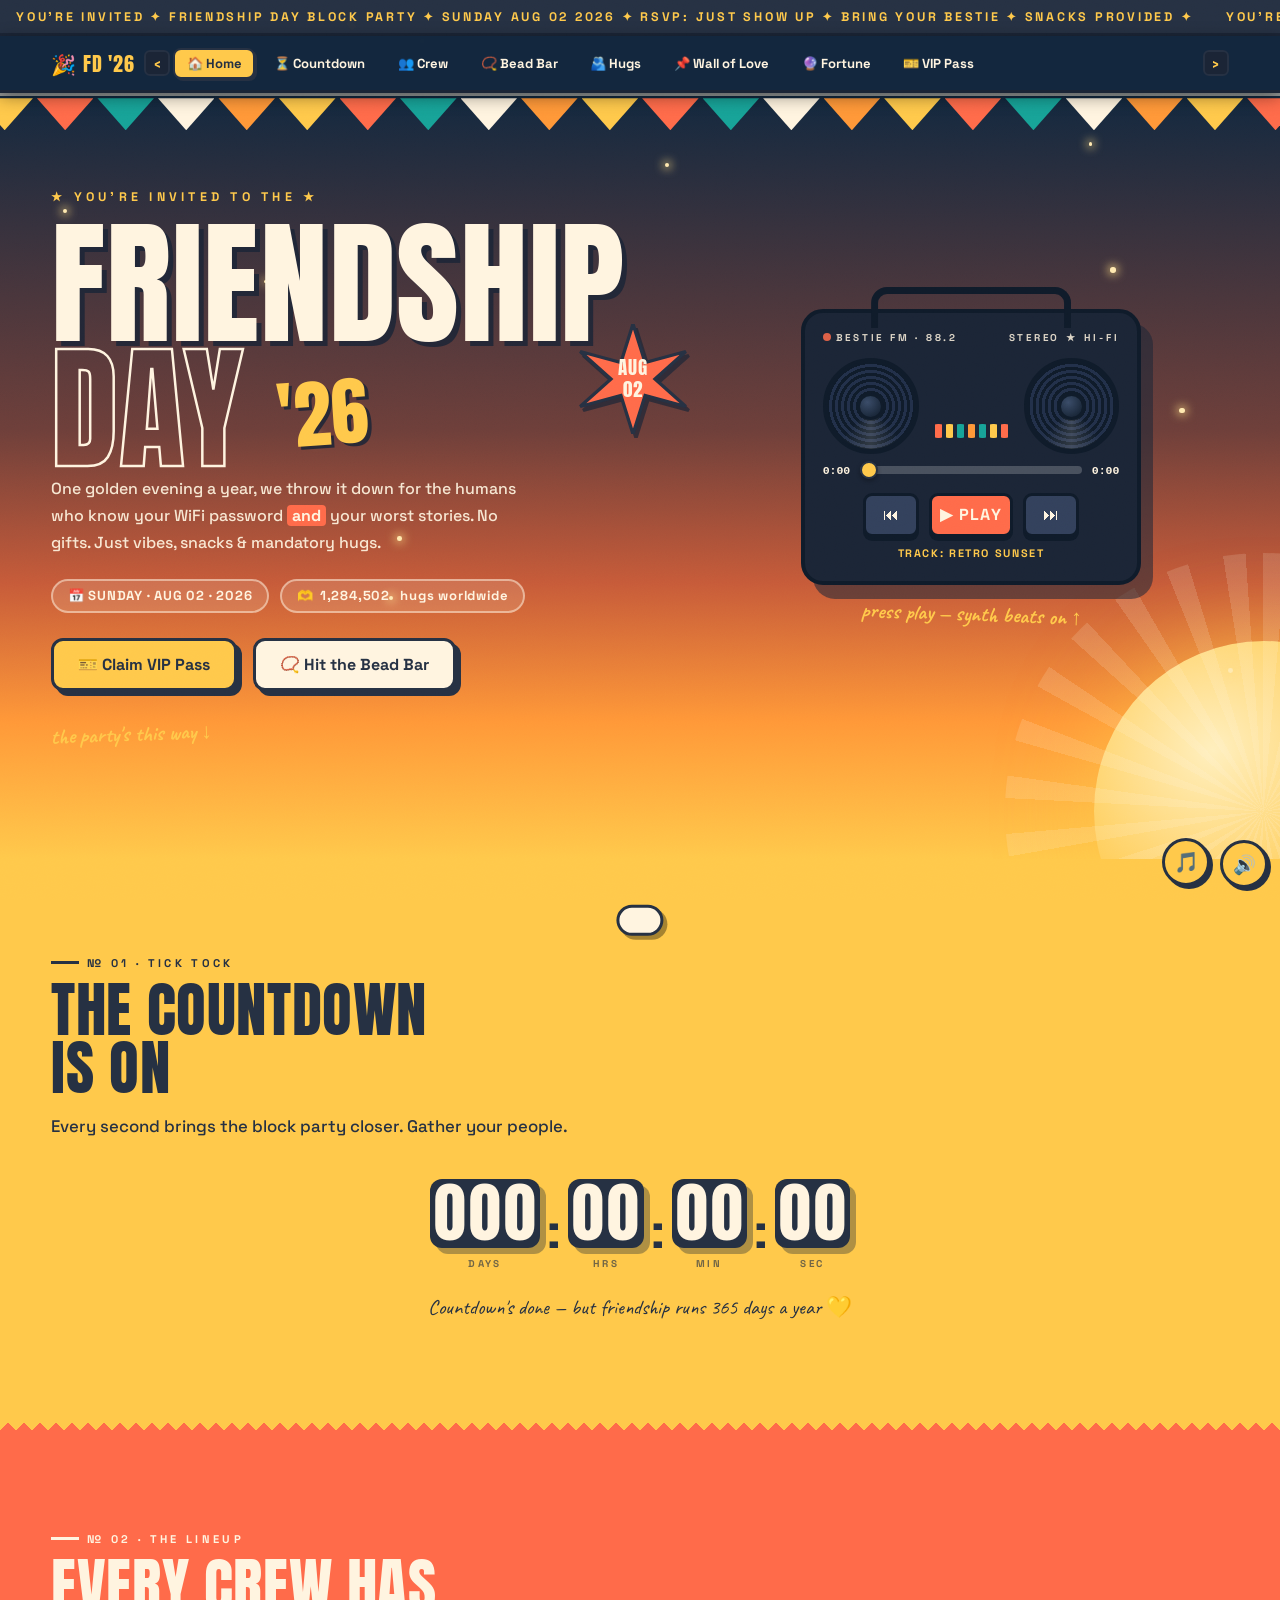
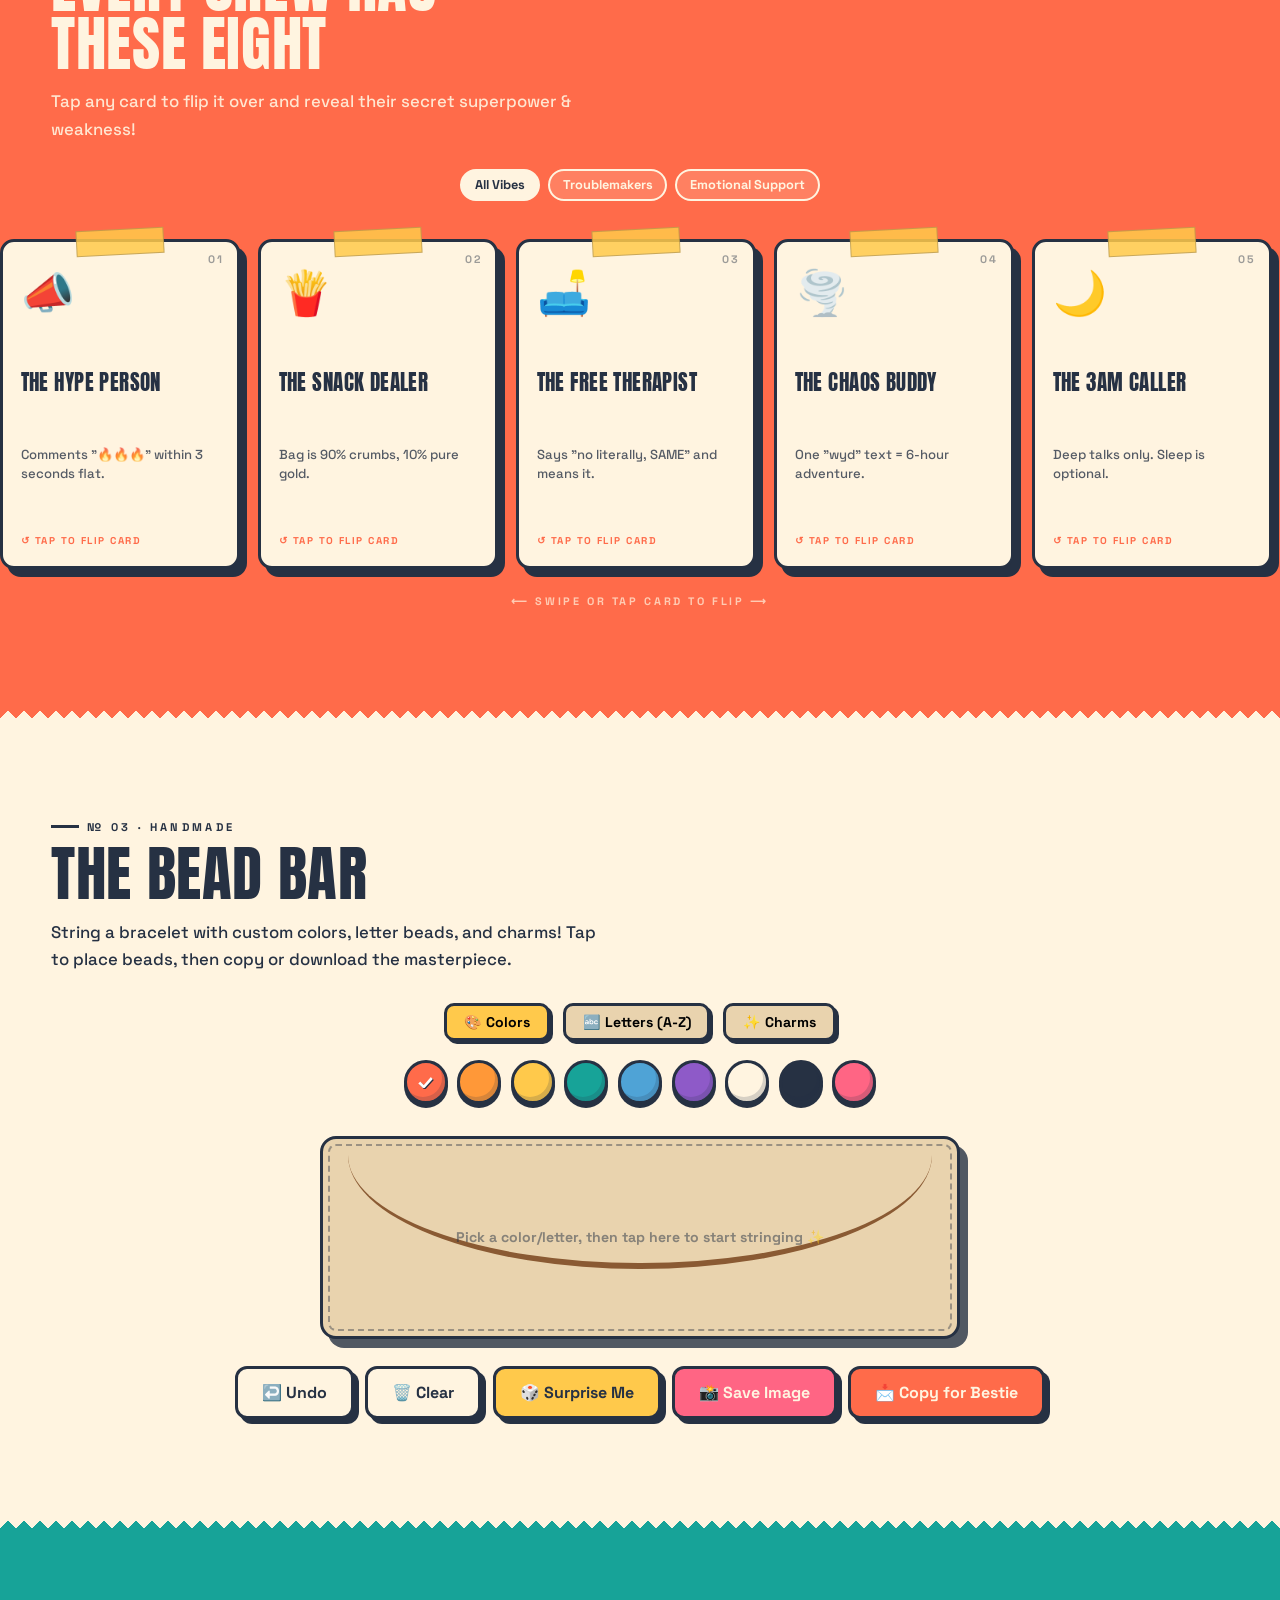
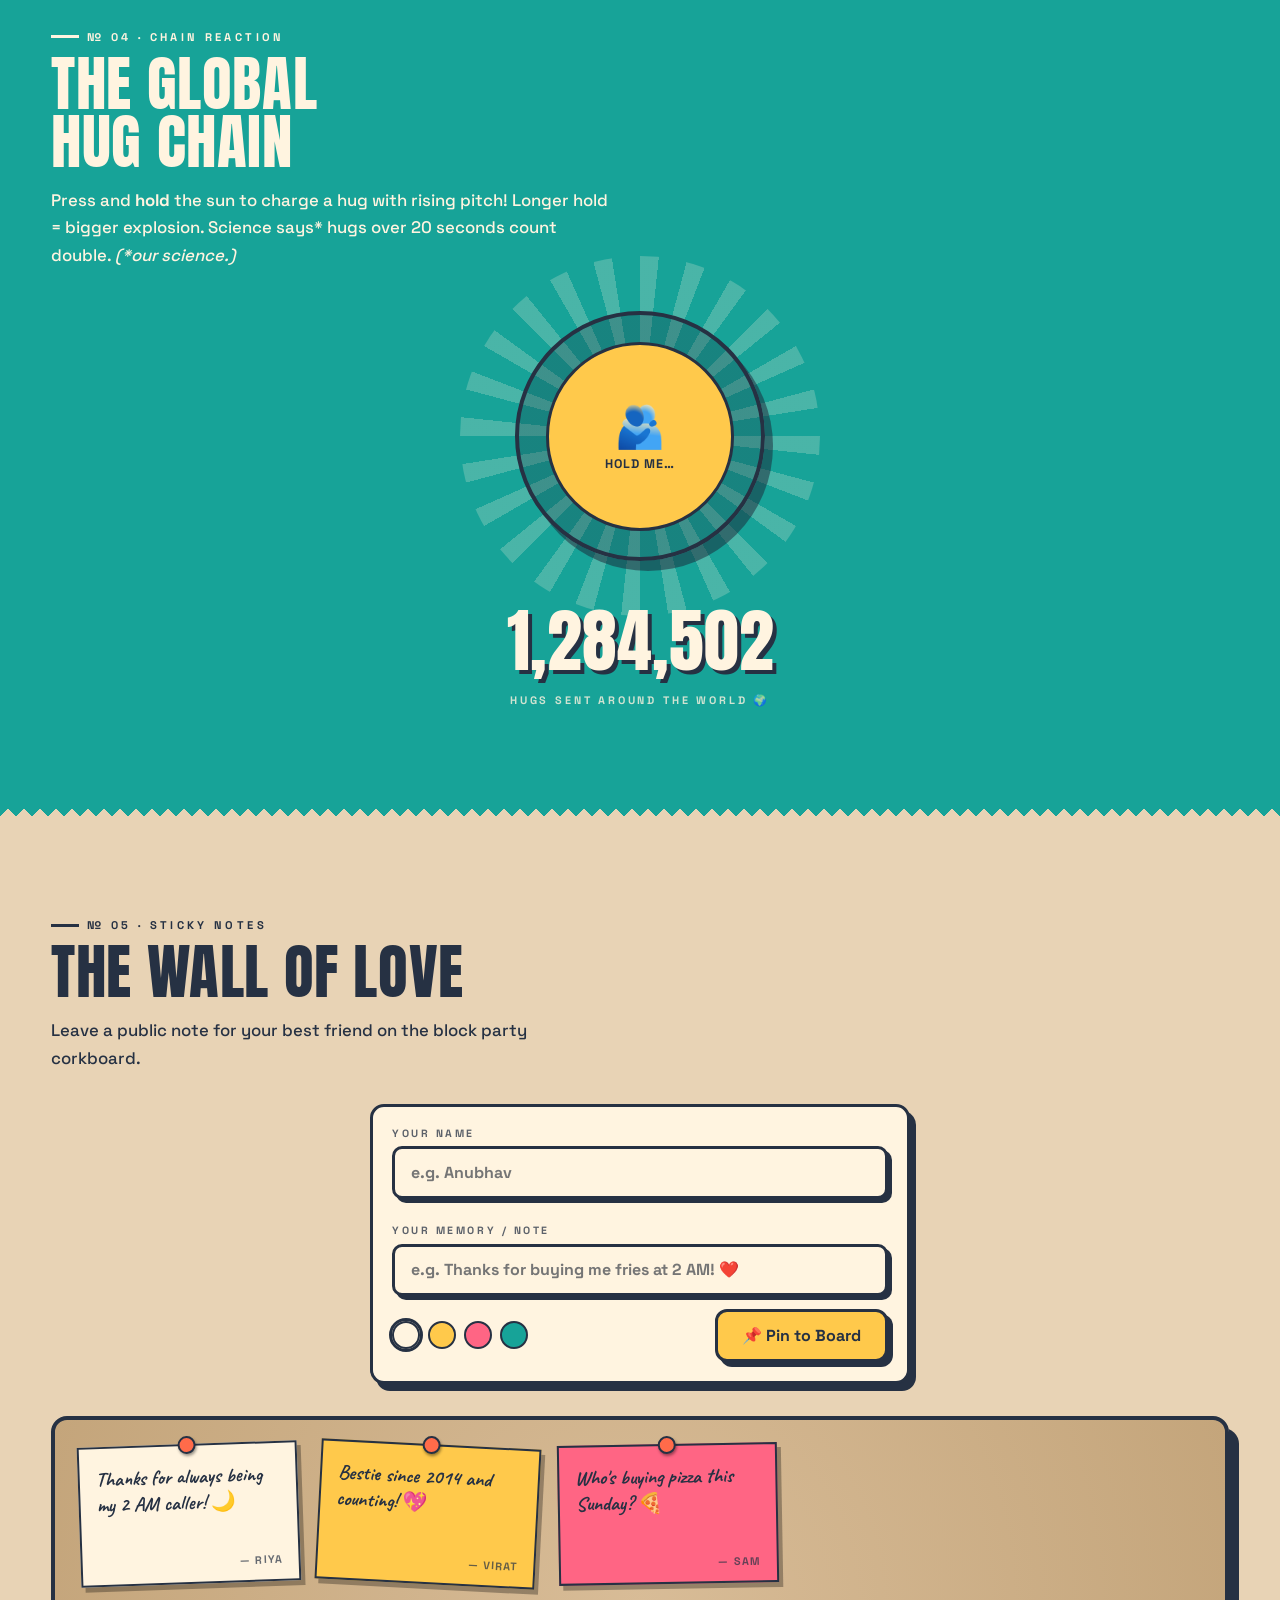
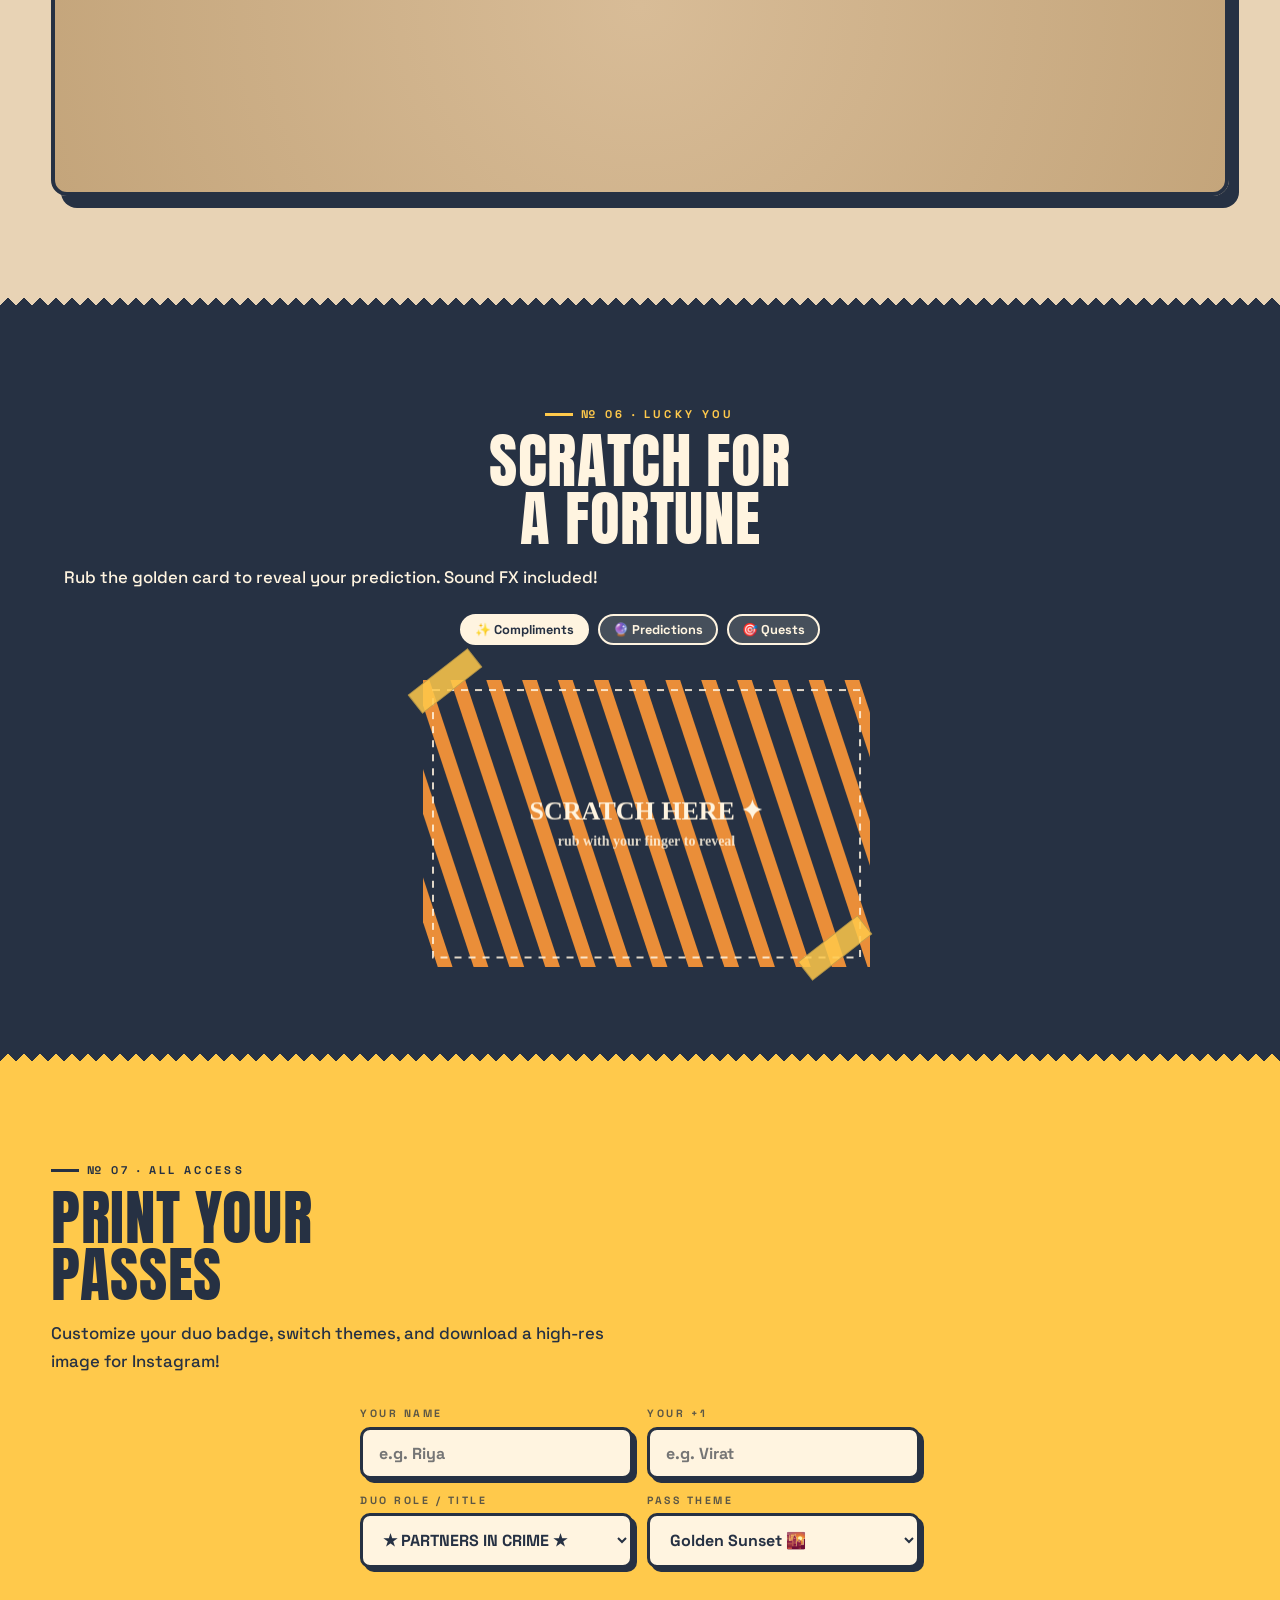
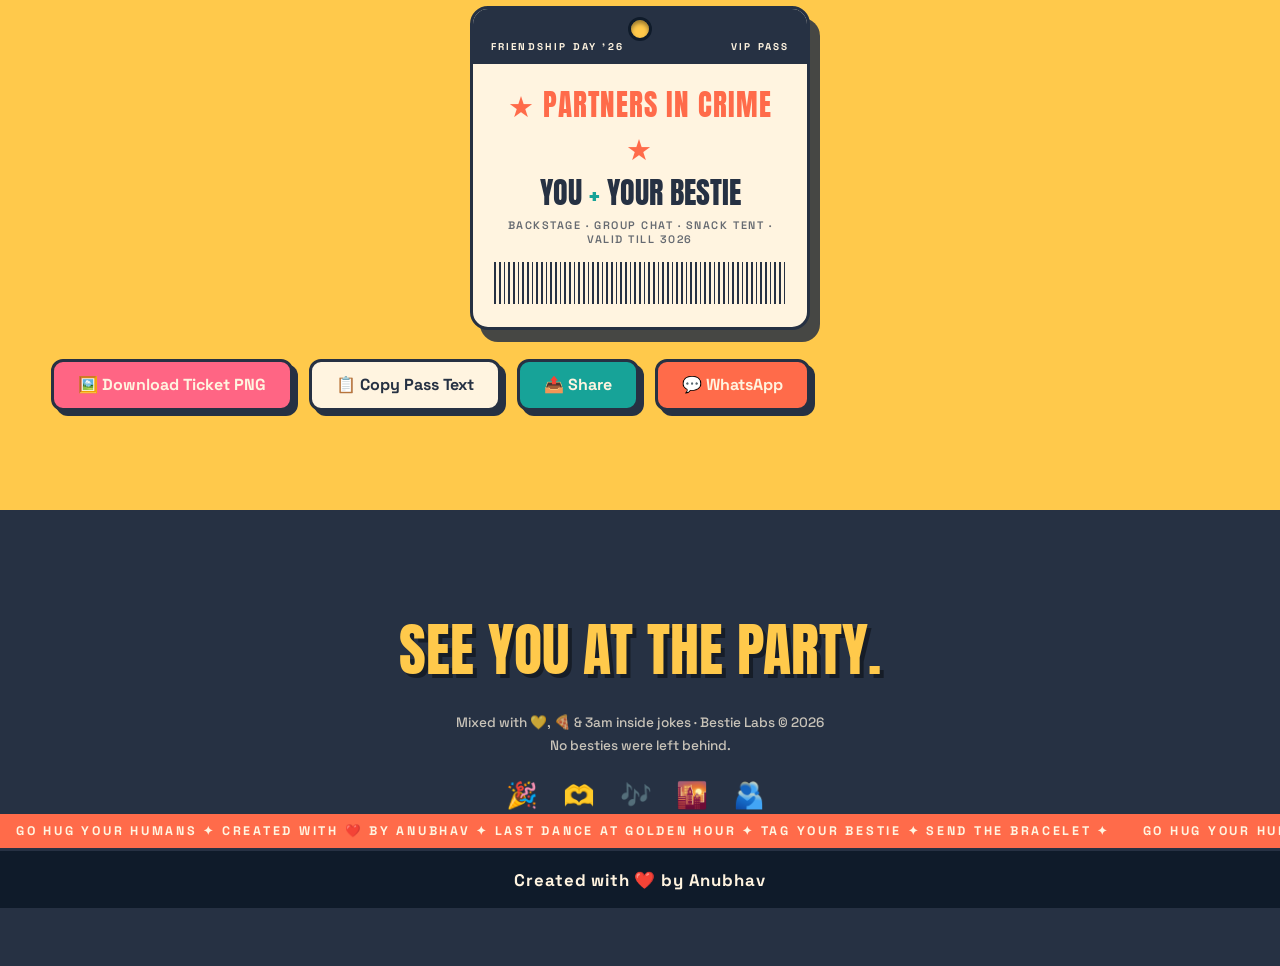
==== commit 53a8ec83: "Add thumbnail preview tags, music controls, and separate HTML CSS JS" ====
--- a/index.html
+++ b/index.html
@@ -23,7 +23,6 @@
     <meta property="og:image:width" content="1200">
     <meta property="og:image:height" content="630">
     <meta property="og:image:alt" content="Happy Friendship Day 2026">
-    <meta property="og:image" content="https://123anubhav.github.io/happy-friendship-day-2026/qwen/friend-ship-day.jpg">
 
     <!-- WhatsApp legacy image link fallback -->
     <link rel="image_src" href="https://123anubhav.github.io/happy-friendship-day-2026/friend-ship-day.jpg">
@@ -57,6 +56,29 @@
     <button class="mute" id="muteBtn" aria-label="Toggle sound">🔊</button>
     <button class="fab" id="fab" aria-label="Back to top">🎈</button>
     <div class="toast" id="toast" role="status"></div>
+
+    <!-- ============ SLEEK MUSIC FAB & AUDIO CONTROLLER DOCK ============ -->
+    <button class="music-fab" id="musicFab" aria-label="Toggle Music Player">🎵</button>
+    <div class="music-panel" id="musicPanel">
+        <div class="mp-top">
+            <span class="mp-tag">FD '26 RADIO ANTHEM 📻</span>
+            <button class="mp-close-btn" id="mpCloseBtn" aria-label="Minimize player">✕</button>
+        </div>
+        <div class="mp-title" id="mpTitle">Friendship Day 2026</div>
+        <div class="mp-scrubber-wrap">
+            <span class="mp-time" id="mpCurrentTime">0:00</span>
+            <input type="range" class="mp-range" id="mpScrubber" min="0" max="100" value="0" step="0.1">
+            <span class="mp-time" id="mpDuration">0:00</span>
+        </div>
+        <div class="mp-controls">
+            <button class="mp-ctrl-btn" id="mpRewindBtn" title="Rewind 10s">↺ 10s</button>
+            <button class="mp-ctrl-btn play-main" id="mpPlayBtn" title="Play or Pause">▶ PLAY</button>
+            <button class="mp-ctrl-btn" id="mpForwardBtn" title="Forward 10s">10s ↻</button>
+        </div>
+    </div>
+
+    <!-- Theme MP3 Audio Player -->
+    <audio id="themeAudio" src="friendship-day-2026.mp3" preload="auto" loop></audio>
 
     <div class="ticker" aria-hidden="true">
         <div class="tk" id="tk1"></div>
@@ -127,6 +149,11 @@
                         <div class="eq" aria-hidden="true"><i></i><i></i><i></i><i></i><i></i><i></i><i></i></div>
                         <div class="spk"></div>
                     </div>
+                    <div class="box-scrubber-row">
+                        <span id="boxCurrentTime">0:00</span>
+                        <input type="range" class="box-scrubber" id="boxScrubber" min="0" max="100" value="0" step="0.1">
+                        <span id="boxDuration">0:00</span>
+                    </div>
                     <div class="box-ctrl">
                         <button class="pbtn" id="prevBtn" aria-label="Previous station">⏮</button>
                         <button class="pbtn main" id="playBtn" aria-label="Play or pause the party synth audio">▶
--- a/anubhav.css
+++ b/anubhav.css
@@ -612,6 +612,192 @@
             display: inline-block
         }
 
+        /* Sleek Floating Music FAB & Expandable Audio Controller Panel */
+        .music-fab {
+            position: fixed;
+            right: 70px;
+            bottom: calc(14px + var(--safe-b));
+            z-index: 92;
+            width: 48px;
+            height: 48px;
+            border-radius: 50%;
+            background: var(--gold);
+            border: 3px solid var(--ink);
+            box-shadow: 3px 3px 0 var(--ink);
+            display: grid;
+            place-items: center;
+            font-size: 1.25rem;
+            cursor: pointer;
+            transition: transform .2s cubic-bezier(.3,1.5,.5,1), background .2s;
+        }
+
+        .music-fab:hover {
+            transform: scale(1.1) rotate(6deg);
+        }
+
+        .music-fab.playing {
+            background: var(--coral);
+            animation: pulseGlow 1.8s infinite;
+        }
+
+        @keyframes pulseGlow {
+            0%, 100% { box-shadow: 3px 3px 0 var(--ink), 0 0 0 0 rgba(255, 107, 74, .6); }
+            50% { box-shadow: 3px 3px 0 var(--ink), 0 0 0 10px rgba(255, 107, 74, 0); }
+        }
+
+        .music-panel {
+            position: fixed;
+            right: 14px;
+            bottom: calc(72px + var(--safe-b));
+            z-index: 93;
+            width: min(320px, 86vw);
+            background: var(--ink2);
+            border: 4px solid var(--ink);
+            border-radius: 20px;
+            padding: 1.1rem;
+            box-shadow: 8px 10px 0 rgba(0, 0, 0, .45);
+            display: flex;
+            flex-direction: column;
+            gap: .8rem;
+            transform: translateY(20px) scale(.92);
+            opacity: 0;
+            pointer-events: none;
+            transition: transform .28s cubic-bezier(.2, 1.3, .4, 1), opacity .2s;
+        }
+
+        .music-panel.open {
+            transform: translateY(0) scale(1);
+            opacity: 1;
+            pointer-events: auto;
+        }
+
+        .mp-top {
+            display: flex;
+            justify-content: space-between;
+            align-items: center;
+        }
+
+        .mp-tag {
+            font-size: .65rem;
+            font-weight: 800;
+            letter-spacing: .12em;
+            color: var(--gold);
+            text-transform: uppercase;
+        }
+
+        .mp-close-btn {
+            background: rgba(255, 255, 255, .1);
+            border: 2px solid var(--ink);
+            border-radius: 50%;
+            width: 28px;
+            height: 28px;
+            display: grid;
+            place-items: center;
+            color: var(--cream);
+            font-weight: 800;
+            font-size: .85rem;
+            cursor: pointer;
+            transition: background .15s;
+        }
+
+        .mp-close-btn:hover {
+            background: var(--coral);
+            color: #fff;
+        }
+
+        .mp-title {
+            font-family: var(--body);
+            font-weight: 700;
+            font-size: .92rem;
+            color: var(--cream);
+            line-height: 1.3;
+        }
+
+        .mp-scrubber-wrap {
+            display: flex;
+            align-items: center;
+            gap: .6rem;
+            margin: .2rem 0;
+        }
+
+        .mp-time {
+            font-size: .72rem;
+            font-weight: 700;
+            font-family: monospace;
+            color: rgba(255, 244, 224, .8);
+            min-width: 34px;
+        }
+
+        .mp-range, .box-scrubber {
+            flex: 1;
+            -webkit-appearance: none;
+            height: 8px;
+            border-radius: 999px;
+            background: rgba(255, 255, 255, .2);
+            outline: none;
+            cursor: pointer;
+        }
+
+        .mp-range::-webkit-slider-thumb, .box-scrubber::-webkit-slider-thumb {
+            -webkit-appearance: none;
+            width: 18px;
+            height: 18px;
+            border-radius: 50%;
+            background: var(--gold);
+            border: 2px solid var(--ink);
+            box-shadow: 0 2px 4px rgba(0,0,0,.3);
+            cursor: pointer;
+            transition: transform .15s;
+        }
+
+        .mp-range::-webkit-slider-thumb:hover, .box-scrubber::-webkit-slider-thumb:hover {
+            transform: scale(1.2);
+        }
+
+        .mp-controls {
+            display: flex;
+            justify-content: center;
+            align-items: center;
+            gap: .8rem;
+        }
+
+        .mp-ctrl-btn {
+            background: rgba(255,255,255,.08);
+            border: 2px solid var(--ink);
+            border-radius: 12px;
+            padding: .4rem .7rem;
+            color: var(--cream);
+            font-weight: 700;
+            font-size: .78rem;
+            cursor: pointer;
+            transition: background .15s, transform .1s;
+        }
+
+        .mp-ctrl-btn:active {
+            transform: scale(.95);
+        }
+
+        .mp-ctrl-btn.play-main {
+            background: var(--gold);
+            color: var(--ink);
+            font-size: 1.1rem;
+            padding: .45rem 1.4rem;
+            border-radius: 999px;
+            box-shadow: 3px 3px 0 var(--ink);
+        }
+
+        .box-scrubber-row {
+            display: flex;
+            align-items: center;
+            gap: .6rem;
+            width: 100%;
+            margin: .6rem 0 .4rem;
+            color: var(--cream);
+            font-size: .72rem;
+            font-family: monospace;
+            font-weight: 700;
+        }
+
         /* Boombox Audio Player */
         .scene {
             position: relative;
